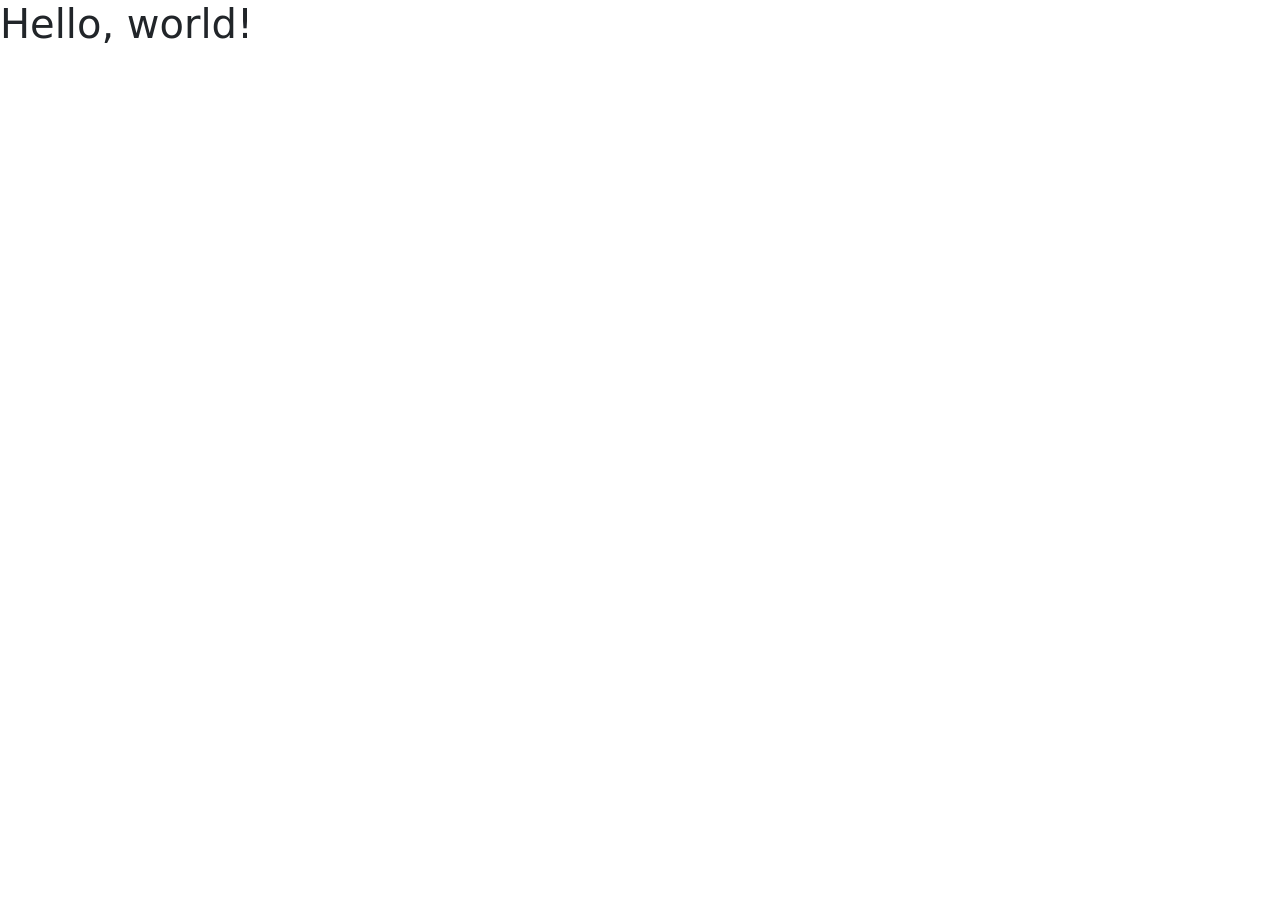
==== index.html @ 6a029774 "add favicon" ====
<!doctype html>
<html lang="pt">
    <head>
        <!-- Required meta tags -->
        <meta charset="utf-8">
        <meta name="viewport" content="width=device-width, initial-scale=1">

        <!-- Bootstrap CSS -->
        <link href="https://cdn.jsdelivr.net/npm/bootstrap@5.1.3/dist/css/bootstrap.min.css" rel="stylesheet" integrity="sha384-1BmE4kWBq78iYhFldvKuhfTAU6auU8tT94WrHftjDbrCEXSU1oBoqyl2QvZ6jIW3" crossorigin="anonymous">
        <title>Victtoria Martins - Psicóloga</title>
        <link rel="icon" type="image/png" href="./img/psico.png">
    </head>
    <body>
        <h1>Hello, world!</h1>

        <!-- Optional JavaScript; choose one of the two! -->

        <!-- Option 1: Bootstrap Bundle with Popper -->
        <script src="https://cdn.jsdelivr.net/npm/bootstrap@5.1.3/dist/js/bootstrap.bundle.min.js" integrity="sha384-ka7Sk0Gln4gmtz2MlQnikT1wXgYsOg+OMhuP+IlRH9sENBO0LRn5q+8nbTov4+1p" crossorigin="anonymous"></script>

        <!-- Option 2: Separate Popper and Bootstrap JS -->
        <!--
        <script src="https://cdn.jsdelivr.net/npm/@popperjs/core@2.10.2/dist/umd/popper.min.js" integrity="sha384-7+zCNj/IqJ95wo16oMtfsKbZ9ccEh31eOz1HGyDuCQ6wgnyJNSYdrPa03rtR1zdB" crossorigin="anonymous"></script>
        <script src="https://cdn.jsdelivr.net/npm/bootstrap@5.1.3/dist/js/bootstrap.min.js" integrity="sha384-QJHtvGhmr9XOIpI6YVutG+2QOK9T+ZnN4kzFN1RtK3zEFEIsxhlmWl5/YESvpZ13" crossorigin="anonymous"></script>
        -->
    </body>
</html>
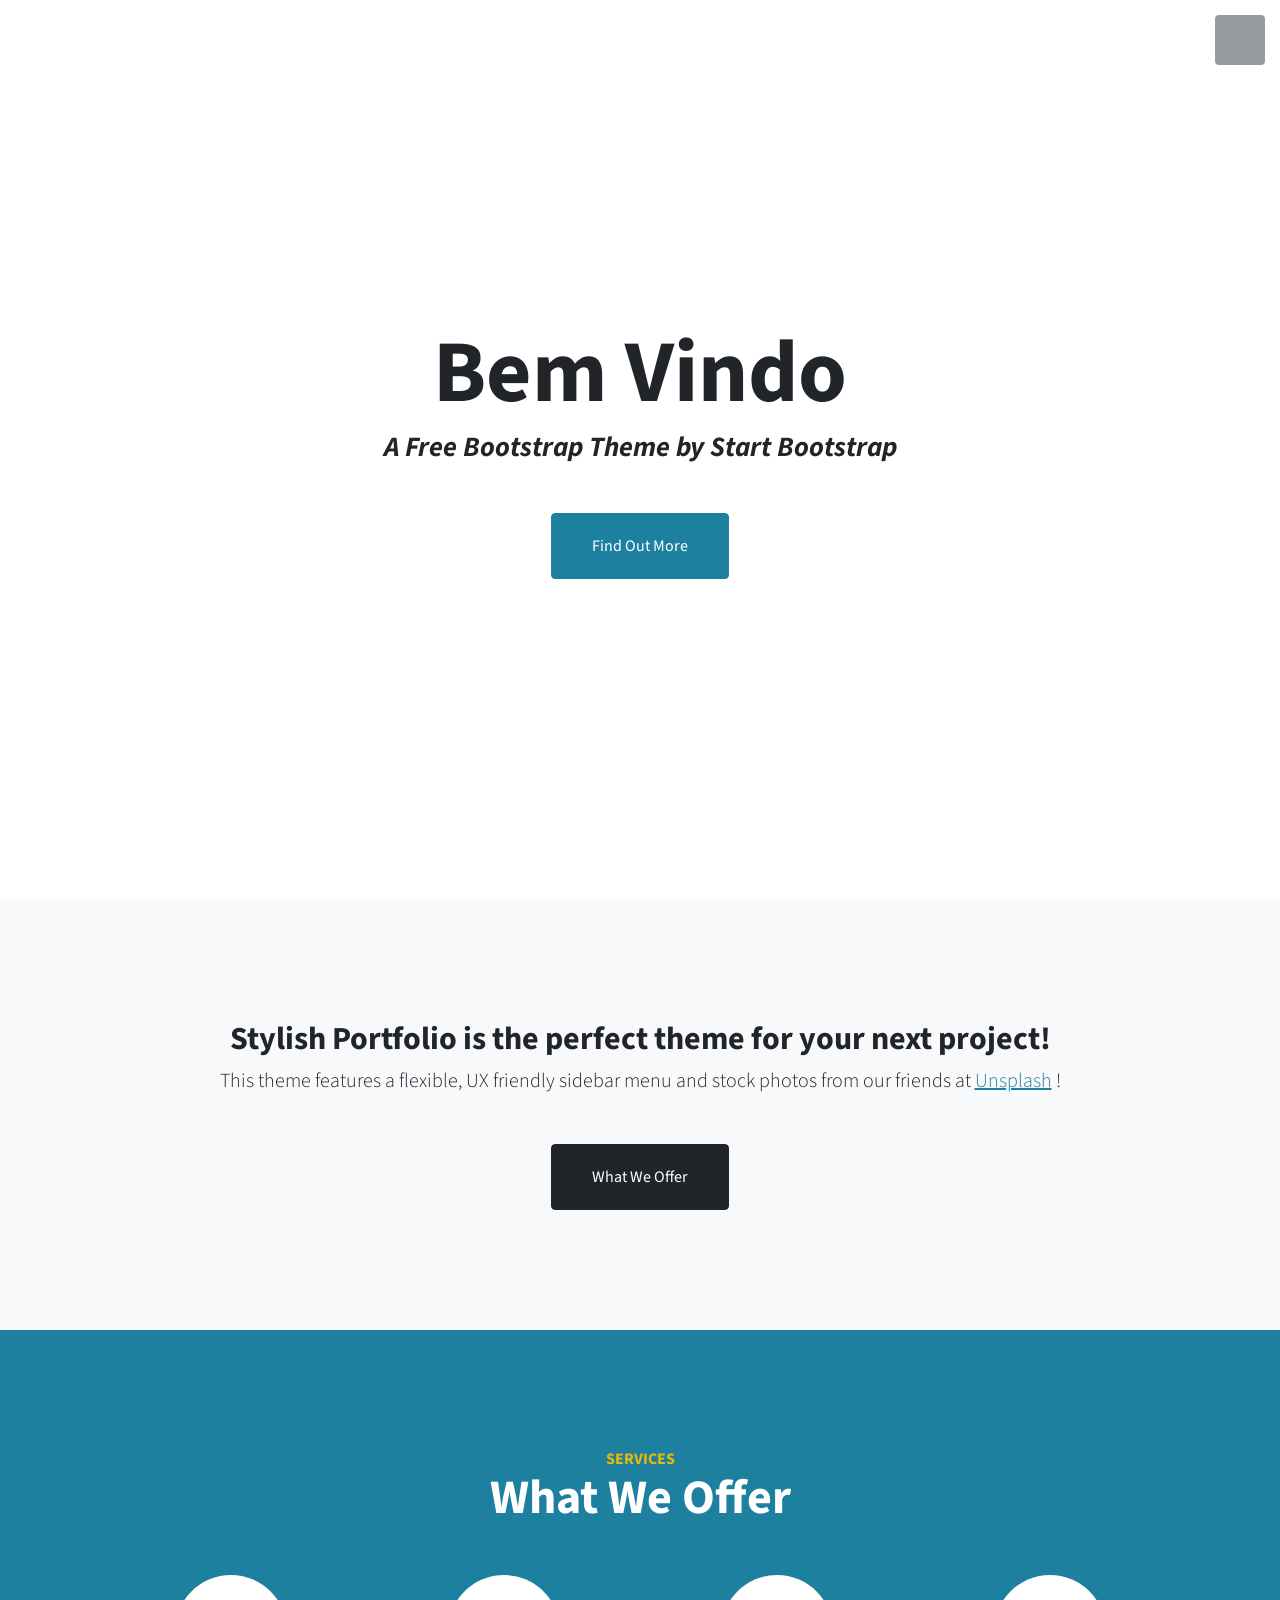
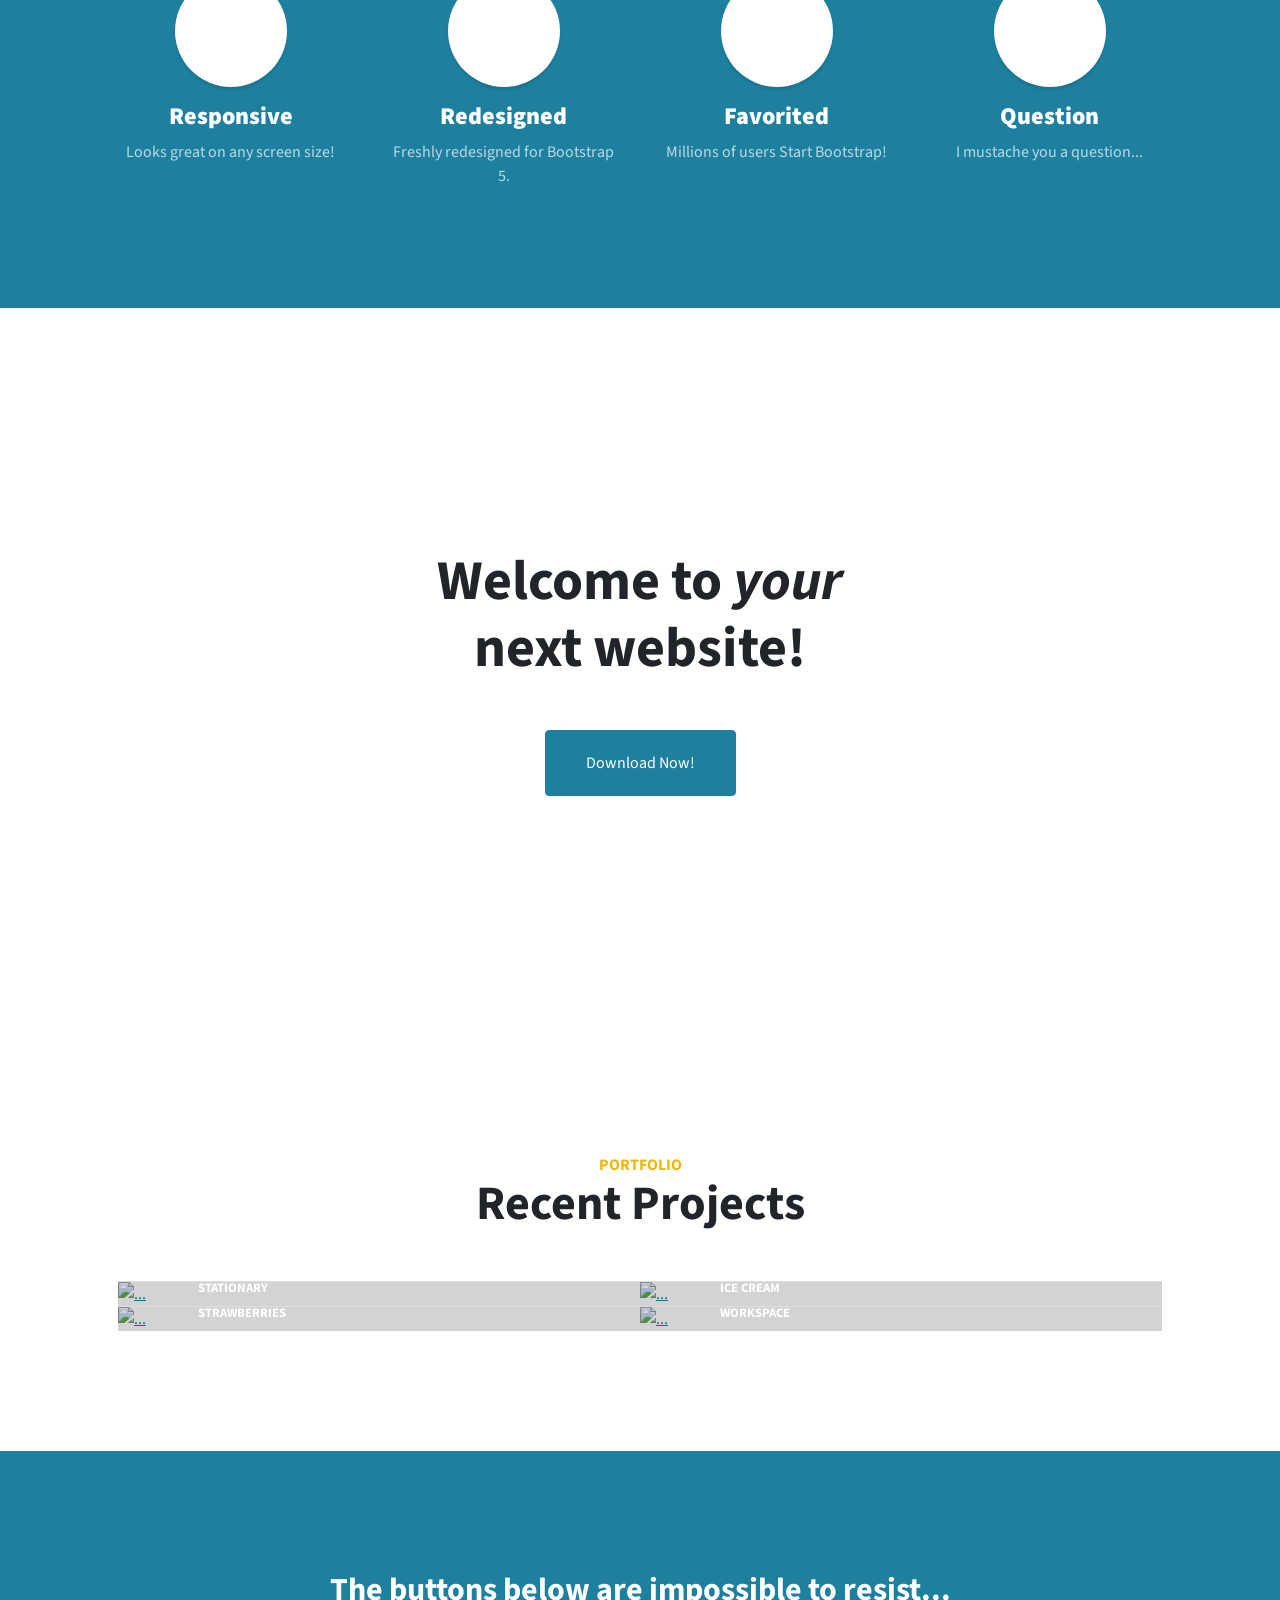
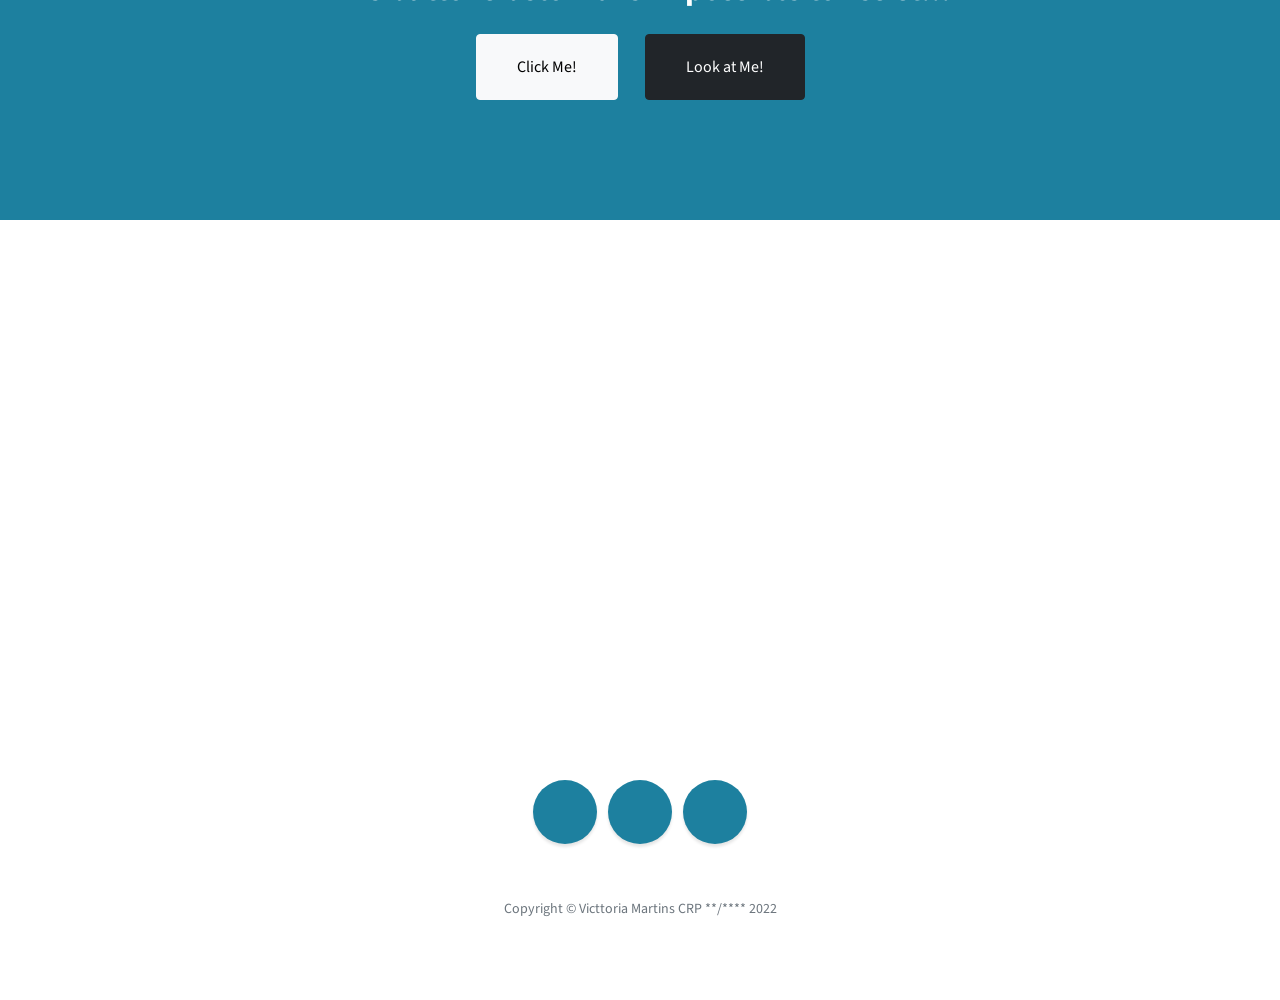
==== commit 850a186d: "install template home" ====
--- a/index.html
+++ b/index.html
@@ -9,12 +9,187 @@
         <link href="https://cdn.jsdelivr.net/npm/bootstrap@5.1.3/dist/css/bootstrap.min.css" rel="stylesheet" integrity="sha384-1BmE4kWBq78iYhFldvKuhfTAU6auU8tT94WrHftjDbrCEXSU1oBoqyl2QvZ6jIW3" crossorigin="anonymous">
         <title>Victtoria Martins - Psicóloga</title>
         <link rel="icon" type="image/png" href="./img/psico.png">
+        <script src="https://use.fontawesome.com/releases/v6.1.0/js/all.js" crossorigin="anonymous"></script>
+        <!-- Simple line icons-->
+        <link href="https://cdnjs.cloudflare.com/ajax/libs/simple-line-icons/2.5.5/css/simple-line-icons.min.css" rel="stylesheet" />
+        <!-- Google fonts-->
+        <link href="https://fonts.googleapis.com/css?family=Source+Sans+Pro:300,400,700,300italic,400italic,700italic" rel="stylesheet" type="text/css" />
+        <!-- Core theme CSS (includes Bootstrap)-->
+        <link href="css/styles.css" rel="stylesheet" />
     </head>
-    <body>
-        <h1>Hello, world!</h1>
-
+    <body id="page-top">
+        <!-- Navigation-->
+        <a class="menu-toggle rounded" href="#"><i class="fas fa-bars"></i></a>
+        <nav id="sidebar-wrapper">
+            <ul class="sidebar-nav">
+                <li class="sidebar-brand"><a href="#page-top">Victtoria Martins, psicóloga</a></li>
+                <li class="sidebar-nav-item"><a href="#page-top">Inicio</a></li>
+                <li class="sidebar-nav-item"><a href="#about">About</a></li>
+                <li class="sidebar-nav-item"><a href="#services">Services</a></li>
+                <li class="sidebar-nav-item"><a href="#portfolio">Portfolio</a></li>
+                <li class="sidebar-nav-item"><a href="#contact">Contato</a></li>
+            </ul>
+        </nav>
+        <!-- Header-->
+        <header class="masthead d-flex align-items-center">
+            <div class="container px-4 px-lg-5 text-center">
+                <h1 class="mb-1">Bem Vindo</h1>
+                <h3 class="mb-5"><em>A Free Bootstrap Theme by Start Bootstrap</em></h3>
+                <a class="btn btn-primary btn-xl" href="#about">Find Out More</a>
+            </div>
+        </header>
+        <!-- About-->
+        <section class="content-section bg-light" id="about">
+            <div class="container px-4 px-lg-5 text-center">
+                <div class="row gx-4 gx-lg-5 justify-content-center">
+                    <div class="col-lg-10">
+                        <h2>Stylish Portfolio is the perfect theme for your next project!</h2>
+                        <p class="lead mb-5">
+                            This theme features a flexible, UX friendly sidebar menu and stock photos from our friends at
+                            <a href="https://unsplash.com/">Unsplash</a>
+                            !
+                        </p>
+                        <a class="btn btn-dark btn-xl" href="#services">What We Offer</a>
+                    </div>
+                </div>
+            </div>
+        </section>
+        <!-- Services-->
+        <section class="content-section bg-primary text-white text-center" id="services">
+            <div class="container px-4 px-lg-5">
+                <div class="content-section-heading">
+                    <h3 class="text-secondary mb-0">Services</h3>
+                    <h2 class="mb-5">What We Offer</h2>
+                </div>
+                <div class="row gx-4 gx-lg-5">
+                    <div class="col-lg-3 col-md-6 mb-5 mb-lg-0">
+                        <span class="service-icon rounded-circle mx-auto mb-3"><i class="icon-screen-smartphone"></i></span>
+                        <h4><strong>Responsive</strong></h4>
+                        <p class="text-faded mb-0">Looks great on any screen size!</p>
+                    </div>
+                    <div class="col-lg-3 col-md-6 mb-5 mb-lg-0">
+                        <span class="service-icon rounded-circle mx-auto mb-3"><i class="icon-pencil"></i></span>
+                        <h4><strong>Redesigned</strong></h4>
+                        <p class="text-faded mb-0">Freshly redesigned for Bootstrap 5.</p>
+                    </div>
+                    <div class="col-lg-3 col-md-6 mb-5 mb-md-0">
+                        <span class="service-icon rounded-circle mx-auto mb-3"><i class="icon-like"></i></span>
+                        <h4><strong>Favorited</strong></h4>
+                        <p class="text-faded mb-0">
+                            Millions of users
+                            <i class="fas fa-heart"></i>
+                            Start Bootstrap!
+                        </p>
+                    </div>
+                    <div class="col-lg-3 col-md-6">
+                        <span class="service-icon rounded-circle mx-auto mb-3"><i class="icon-mustache"></i></span>
+                        <h4><strong>Question</strong></h4>
+                        <p class="text-faded mb-0">I mustache you a question...</p>
+                    </div>
+                </div>
+            </div>
+        </section>
+        <!-- Callout-->
+        <section class="callout">
+            <div class="container px-4 px-lg-5 text-center">
+                <h2 class="mx-auto mb-5">
+                    Welcome to
+                    <em>your</em>
+                    next website!
+                </h2>
+                <a class="btn btn-primary btn-xl" href="https://startbootstrap.com/theme/stylish-portfolio/">Download Now!</a>
+            </div>
+        </section>
+        <!-- Portfolio-->
+        <section class="content-section" id="portfolio">
+            <div class="container px-4 px-lg-5">
+                <div class="content-section-heading text-center">
+                    <h3 class="text-secondary mb-0">Portfolio</h3>
+                    <h2 class="mb-5">Recent Projects</h2>
+                </div>
+                <div class="row gx-0">
+                    <div class="col-lg-6">
+                        <a class="portfolio-item" href="#!">
+                            <div class="caption">
+                                <div class="caption-content">
+                                    <div class="h2">Stationary</div>
+                                    <p class="mb-0">A yellow pencil with envelopes on a clean, blue backdrop!</p>
+                                </div>
+                            </div>
+                            <img class="img-fluid" src="img/portfolio-1.jpg" alt="..." />
+                        </a>
+                    </div>
+                    <div class="col-lg-6">
+                        <a class="portfolio-item" href="#!">
+                            <div class="caption">
+                                <div class="caption-content">
+                                    <div class="h2">Ice Cream</div>
+                                    <p class="mb-0">A dark blue background with a colored pencil, a clip, and a tiny ice cream cone!</p>
+                                </div>
+                            </div>
+                            <img class="img-fluid" src="img/portfolio-2.jpg" alt="..." />
+                        </a>
+                    </div>
+                    <div class="col-lg-6">
+                        <a class="portfolio-item" href="#!">
+                            <div class="caption">
+                                <div class="caption-content">
+                                    <div class="h2">Strawberries</div>
+                                    <p class="mb-0">Strawberries are such a tasty snack, especially with a little sugar on top!</p>
+                                </div>
+                            </div>
+                            <img class="img-fluid" src="img/portfolio-3.jpg" alt="..." />
+                        </a>
+                    </div>
+                    <div class="col-lg-6">
+                        <a class="portfolio-item" href="#!">
+                            <div class="caption">
+                                <div class="caption-content">
+                                    <div class="h2">Workspace</div>
+                                    <p class="mb-0">A yellow workspace with some scissors, pencils, and other objects.</p>
+                                </div>
+                            </div>
+                            <img class="img-fluid" src="img/portfolio-4.jpg" alt="..." />
+                        </a>
+                    </div>
+                </div>
+            </div>
+        </section>
+        <!-- Call to Action-->
+        <section class="content-section bg-primary text-white">
+            <div class="container px-4 px-lg-5 text-center">
+                <h2 class="mb-4">The buttons below are impossible to resist...</h2>
+                <a class="btn btn-xl btn-light me-4" href="#!">Click Me!</a>
+                <a class="btn btn-xl btn-dark" href="#!">Look at Me!</a>
+            </div>
+        </section>
+        <!-- Map-->
+        <div class="map" id="contact">
+            <iframe src="https://www.google.com/maps/embed?pb=!1m18!1m12!1m3!1d125632.6745460391!2d-48.417274370221364!3d-10.259883275138547!2m3!1f0!2f0!3f0!3m2!1i1024!2i768!4f13.1!3m3!1m2!1s0x933b3439911f1257%3A0x93b8070d05c818f!2sPalmas%2C%20TO!5e0!3m2!1spt-BR!2sbr!4v1649476868357!5m2!1spt-BR!2sbr" width="600" height="300" style="border:0;" allowfullscreen="" loading="lazy" referrerpolicy="no-referrer-when-downgrade"></iframe>
+            <br />
+            <small><a href="https://www.google.com/maps/place/Palmas,+TO/@-10.2598833,-48.4172744,12z/data=!3m1!4b1!4m5!3m4!1s0x933b3439911f1257:0x93b8070d05c818f!8m2!3d-10.249091!4d-48.3242858"></a></small>
+        </div>
+        <!-- Footer-->
+        <footer class="footer text-center">
+            <div class="container px-4 px-lg-5">
+                <ul class="list-inline mb-5">
+                    <li class="list-inline-item">
+                        <a class="social-link rounded-circle text-white mr-3" href="https://www.instagram.com/psivicttoriamartins/"><i class="icon-social-instagram"></i></a>
+                    </li>
+                    <li class="list-inline-item">
+                        <a class="social-link rounded-circle text-white mr-3" href="https://www.google.com/maps/place/Palmas,+TO/@-10.2598833,-48.4172744,12z/data=!3m1!4b1!4m5!3m4!1s0x933b3439911f1257:0x93b8070d05c818f!8m2!3d-10.249091!4d-48.3242858"><i class="icon-map"></i></a>
+                    </li>
+                    <li class="list-inline-item">
+                        <a class="social-link rounded-circle text-white" href="http://crp23.org.br/"><i class="icon-info"></i></a>
+                    </li>
+                </ul>
+                <p class="text-muted small mb-0">Copyright &copy; Victtoria Martins CRP **/**** 2022</p>
+            </div>
+        </footer>
+        <!-- Scroll to Top Button-->
+        <a class="scroll-to-top rounded" href="#page-top"><i class="fas fa-angle-up"></i></a>
         <!-- Optional JavaScript; choose one of the two! -->
-
+        <script src="js/scripts.js"></script>
         <!-- Option 1: Bootstrap Bundle with Popper -->
         <script src="https://cdn.jsdelivr.net/npm/bootstrap@5.1.3/dist/js/bootstrap.bundle.min.js" integrity="sha384-ka7Sk0Gln4gmtz2MlQnikT1wXgYsOg+OMhuP+IlRH9sENBO0LRn5q+8nbTov4+1p" crossorigin="anonymous"></script>
 
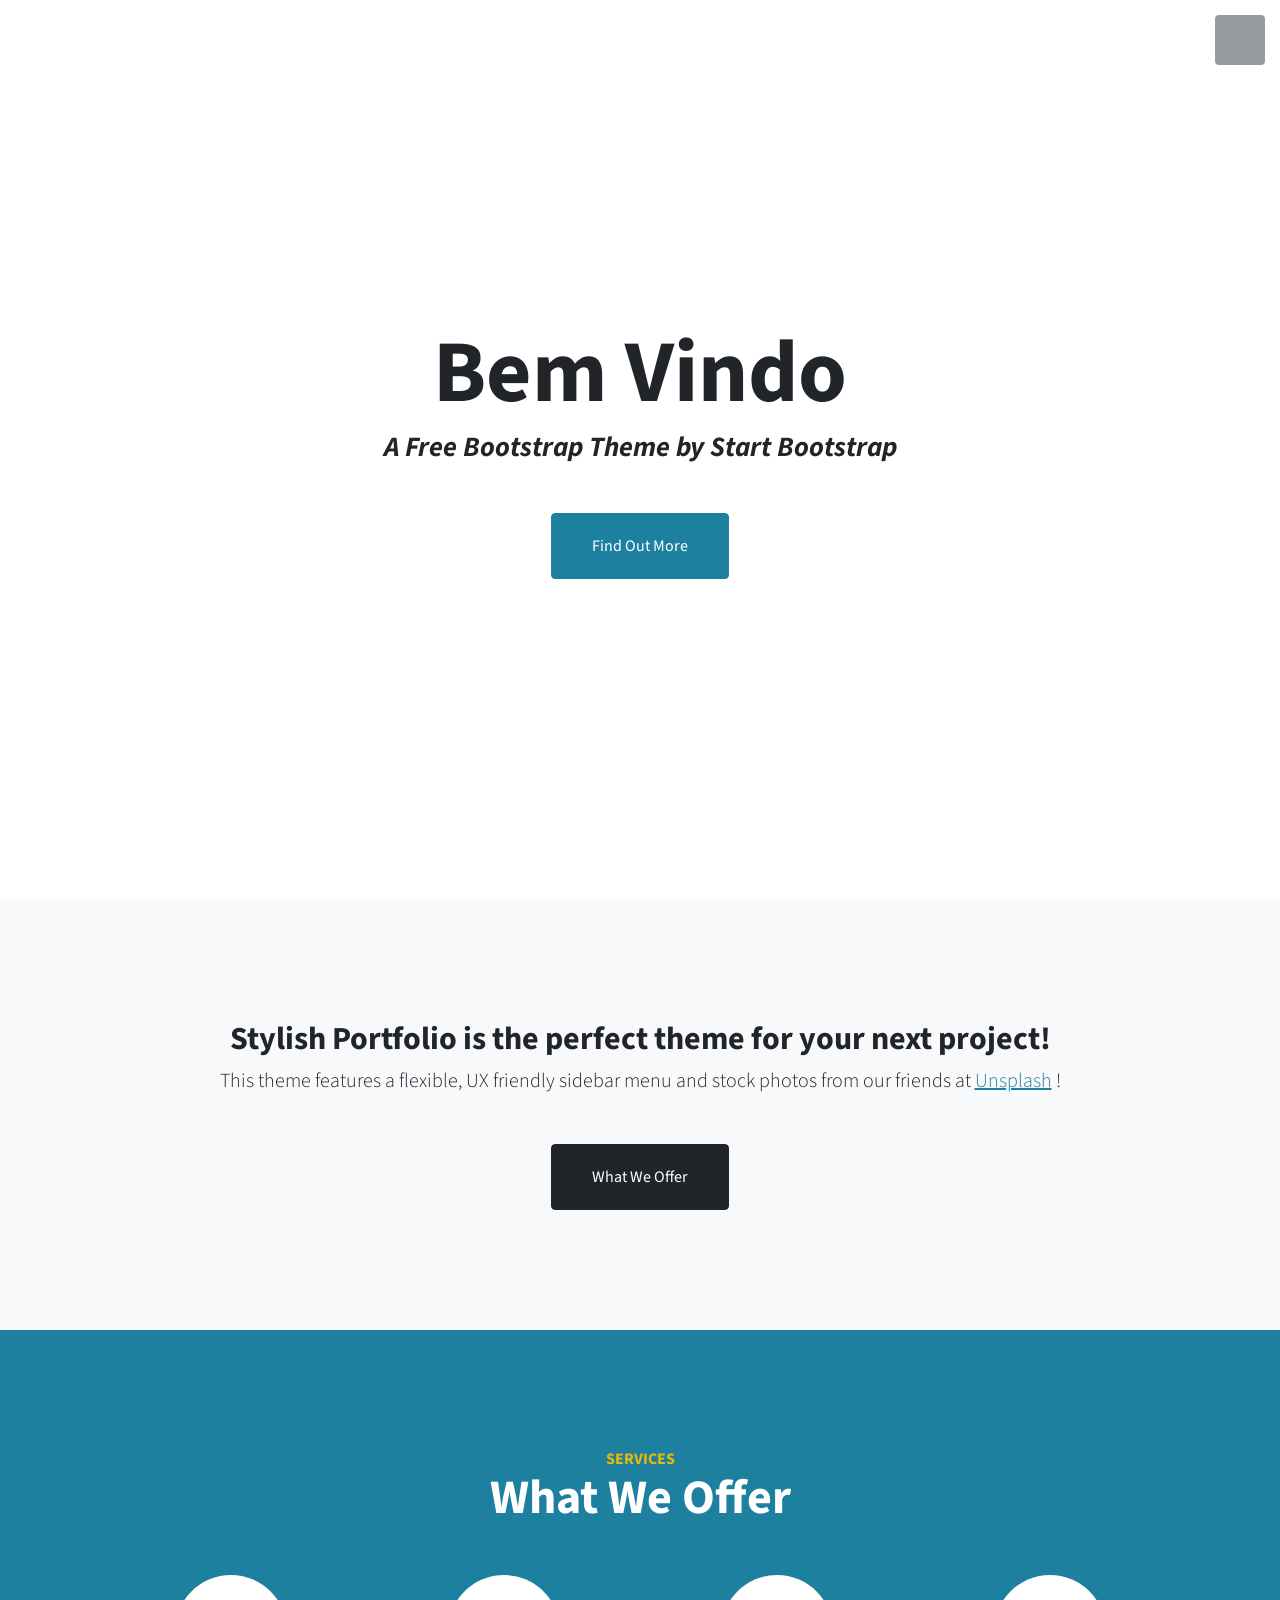
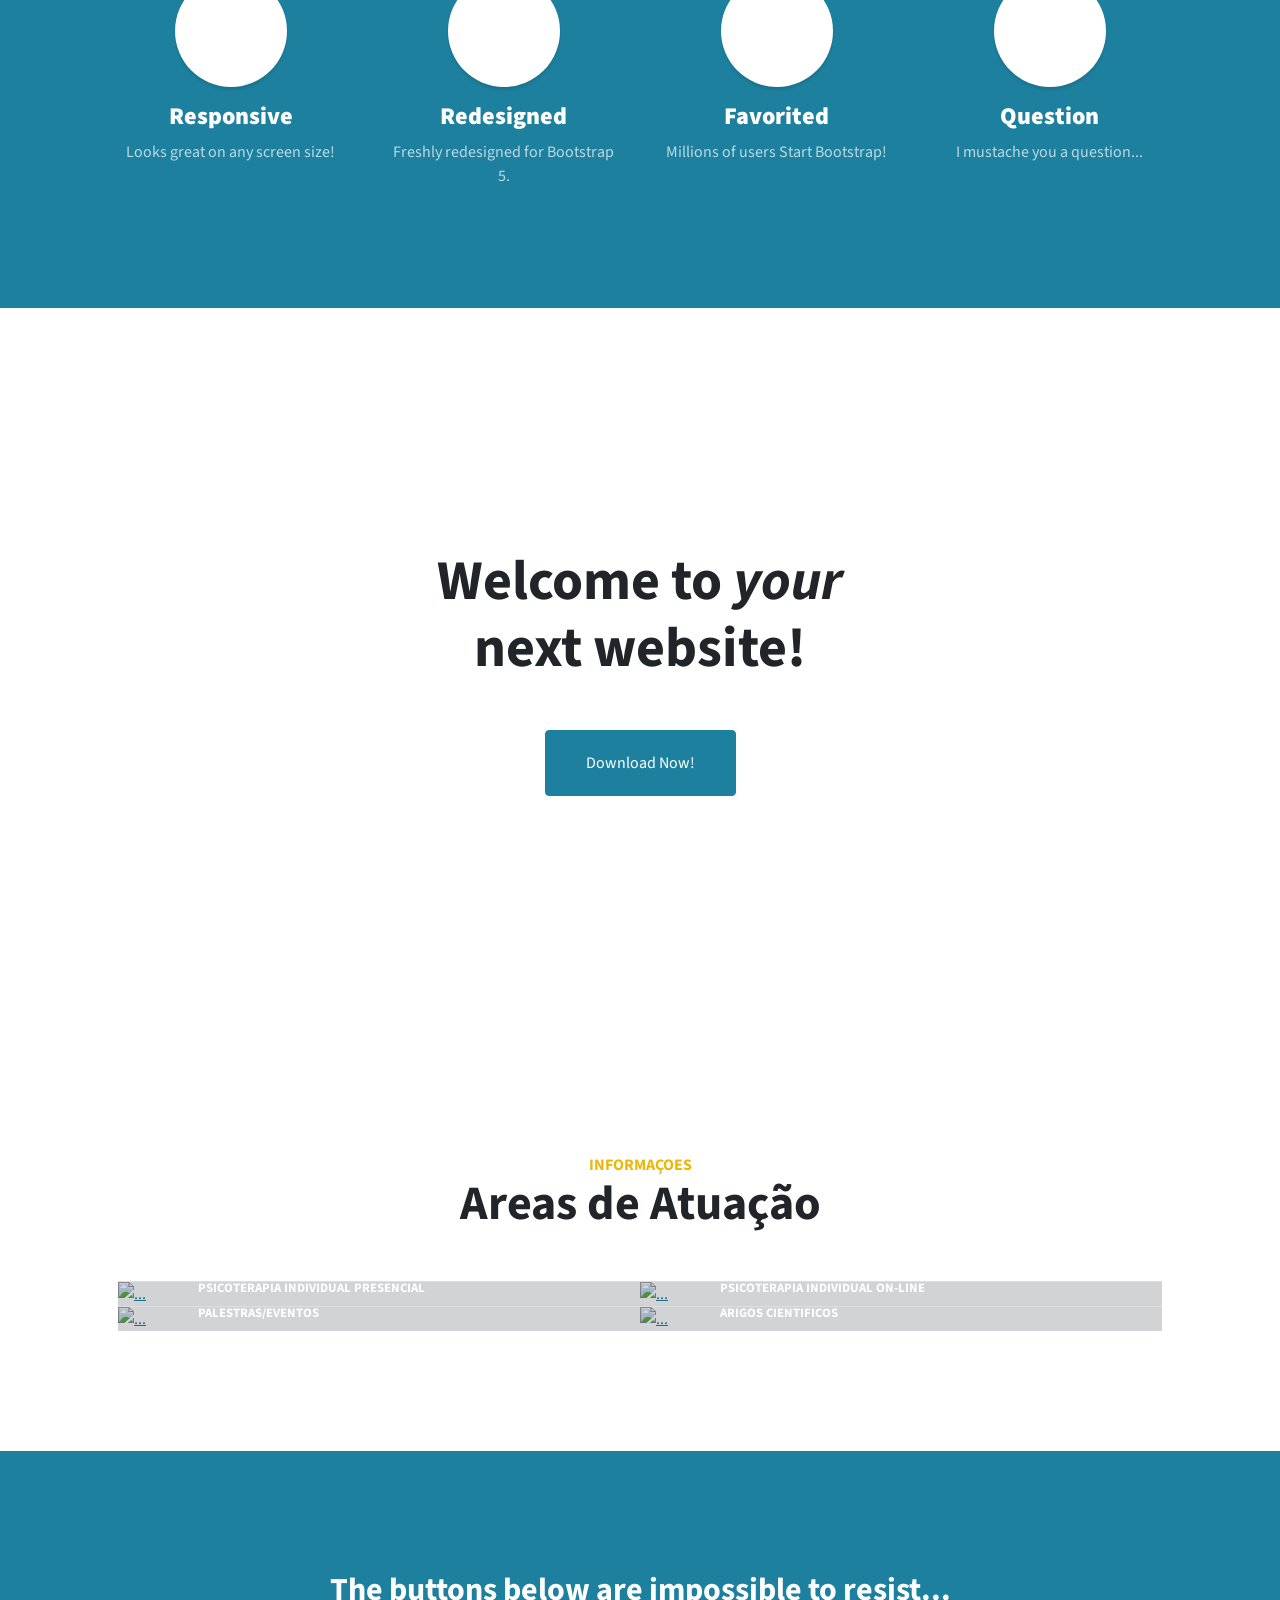
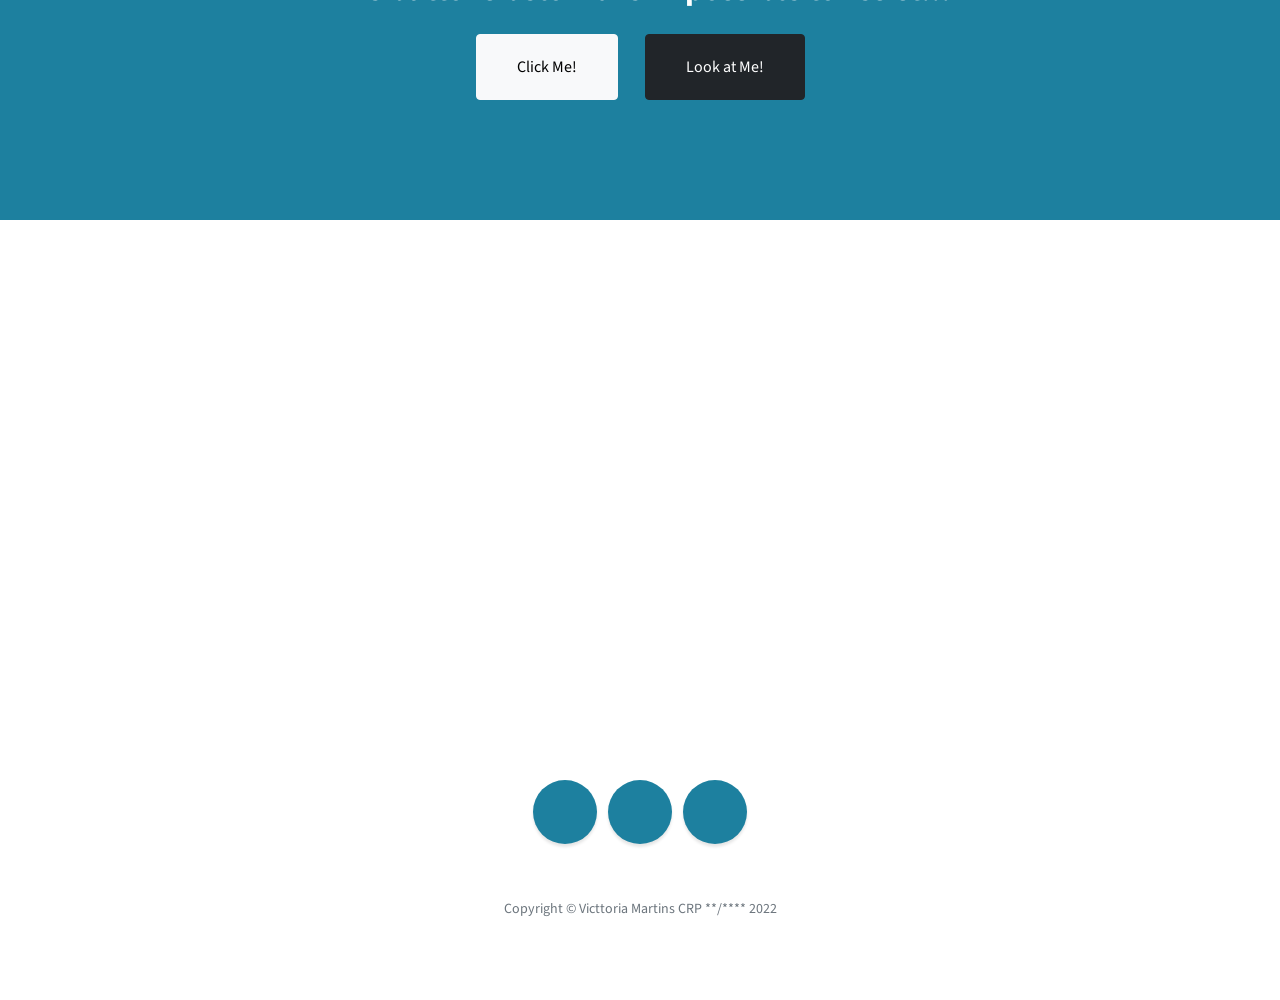
==== commit c3977c26: "atualizacao termos" ====
--- a/index.html
+++ b/index.html
@@ -104,15 +104,15 @@
         <section class="content-section" id="portfolio">
             <div class="container px-4 px-lg-5">
                 <div class="content-section-heading text-center">
-                    <h3 class="text-secondary mb-0">Portfolio</h3>
-                    <h2 class="mb-5">Recent Projects</h2>
+                    <h3 class="text-secondary mb-0">Informaçoes</h3>
+                    <h2 class="mb-5">Areas de Atuação</h2>
                 </div>
                 <div class="row gx-0">
                     <div class="col-lg-6">
                         <a class="portfolio-item" href="#!">
                             <div class="caption">
                                 <div class="caption-content">
-                                    <div class="h2">Stationary</div>
+                                    <div class="h2">Psicoterapia Individual Presencial</div>
                                     <p class="mb-0">A yellow pencil with envelopes on a clean, blue backdrop!</p>
                                 </div>
                             </div>
@@ -123,7 +123,7 @@
                         <a class="portfolio-item" href="#!">
                             <div class="caption">
                                 <div class="caption-content">
-                                    <div class="h2">Ice Cream</div>
+                                    <div class="h2">Psicoterapia Individual On-line</div>
                                     <p class="mb-0">A dark blue background with a colored pencil, a clip, and a tiny ice cream cone!</p>
                                 </div>
                             </div>
@@ -134,7 +134,7 @@
                         <a class="portfolio-item" href="#!">
                             <div class="caption">
                                 <div class="caption-content">
-                                    <div class="h2">Strawberries</div>
+                                    <div class="h2">Palestras/Eventos</div>
                                     <p class="mb-0">Strawberries are such a tasty snack, especially with a little sugar on top!</p>
                                 </div>
                             </div>
@@ -145,7 +145,7 @@
                         <a class="portfolio-item" href="#!">
                             <div class="caption">
                                 <div class="caption-content">
-                                    <div class="h2">Workspace</div>
+                                    <div class="h2">Arigos Cientificos</div>
                                     <p class="mb-0">A yellow workspace with some scissors, pencils, and other objects.</p>
                                 </div>
                             </div>
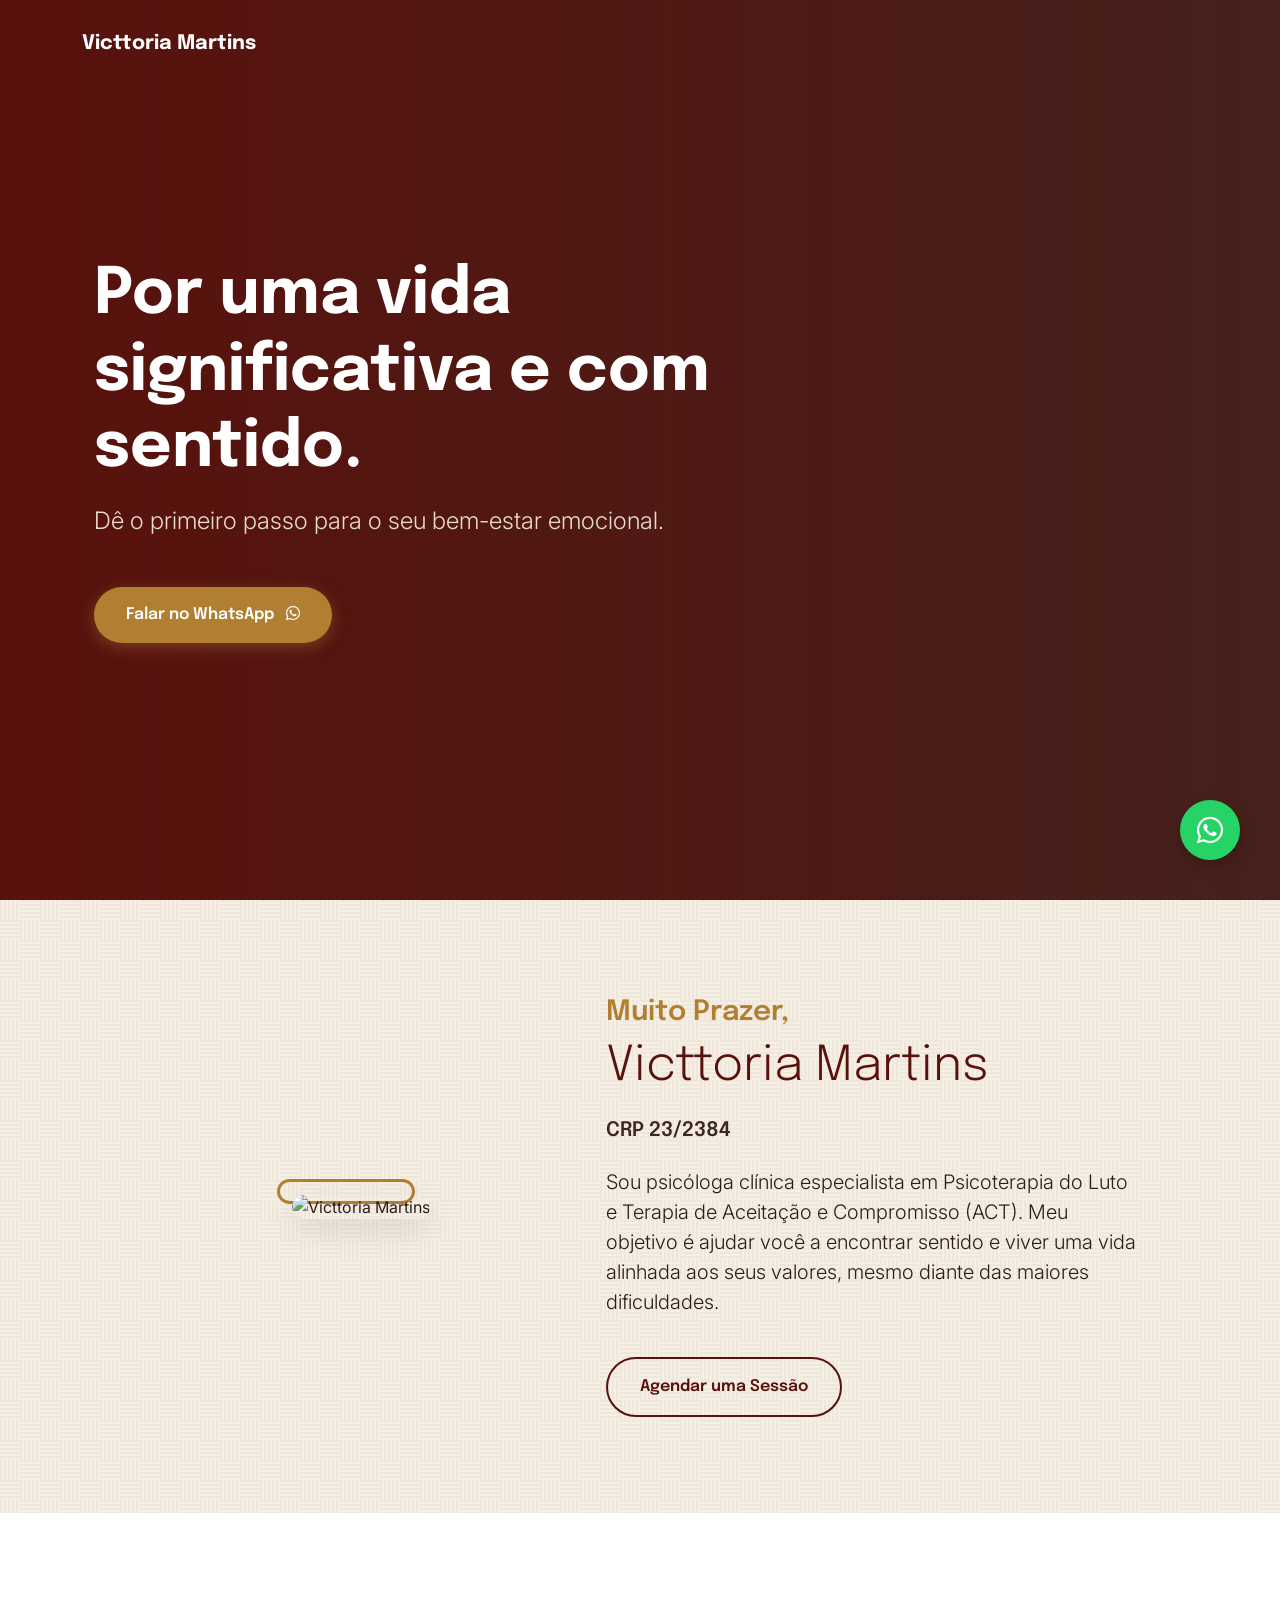
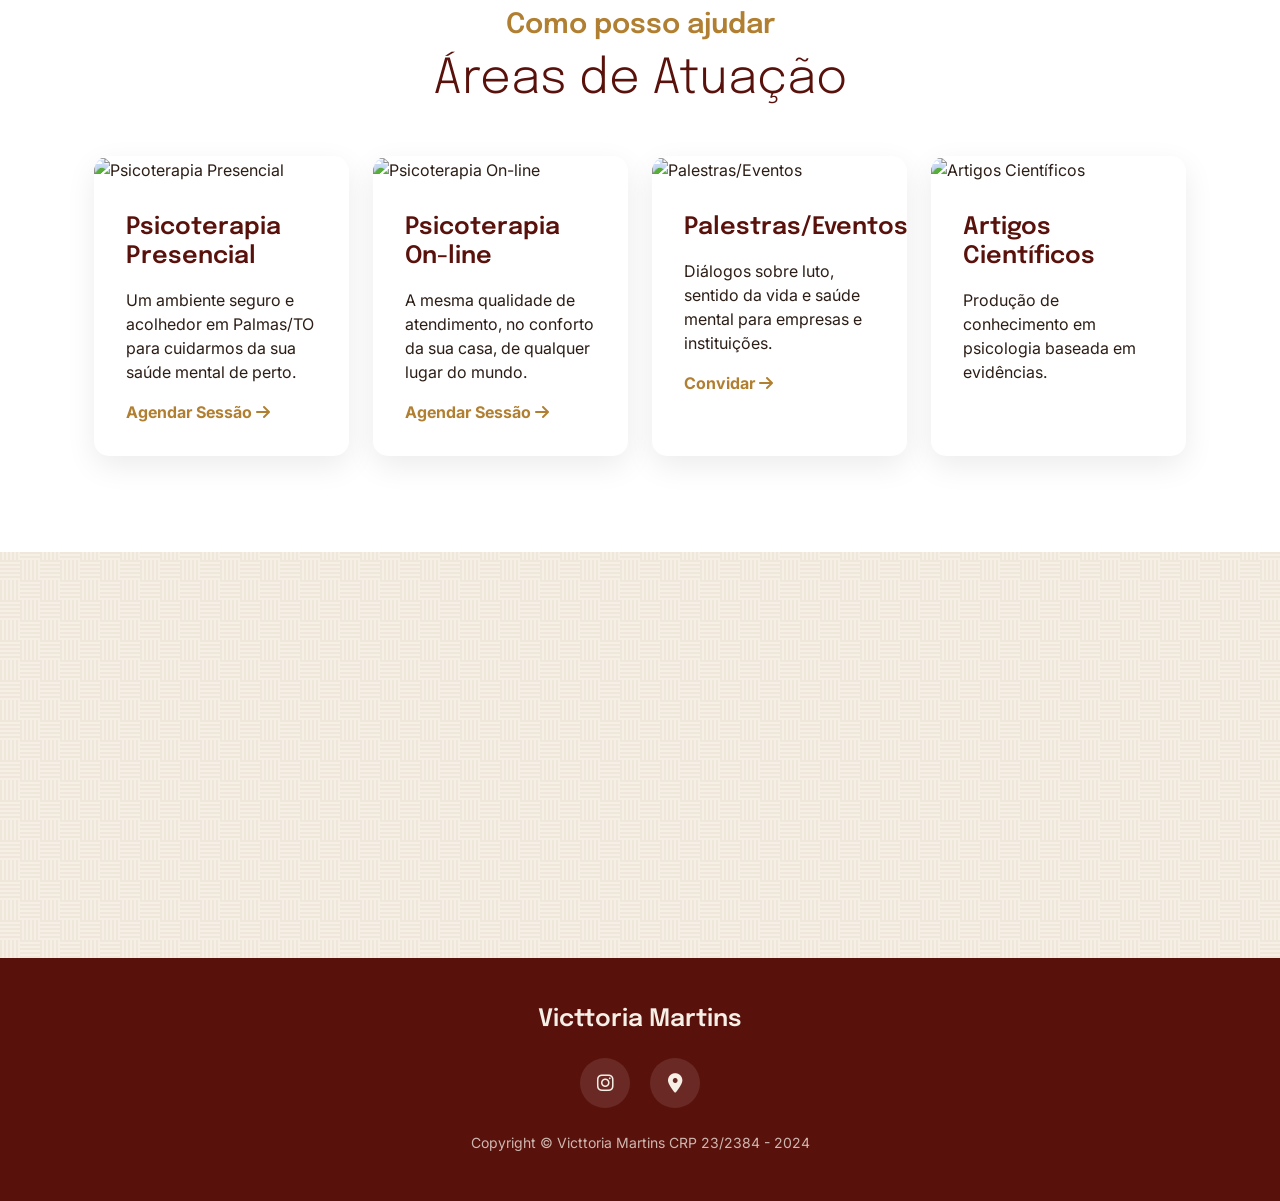
==== commit 796e671f: "feat: Add configuration panel and JSON data for Victtoria Martins' services and profile" ====
--- a/index.html
+++ b/index.html
@@ -1,202 +1,198 @@
 <!doctype html>
-<html lang="pt">
-    <head>
-        <!-- Required meta tags -->
-        <meta charset="utf-8">
-        <meta name="viewport" content="width=device-width, initial-scale=1">
+<html lang="pt-BR">
+<head>
+    <meta charset="utf-8">
+    <meta name="viewport" content="width=device-width, initial-scale=1">
+    
+    <!-- SEO Meta Tags -->
+    <title>Victtoria Martins | Psicóloga - Psicoterapia do Luto e ACT</title>
+    <meta name="description" content="Psicóloga Clínica (CRP 23/2384) especialista em Psicoterapia do Luto e Terapia de Aceitação e Compromisso (ACT). Atendimento online e presencial.">
+    <meta name="keywords" content="Psicóloga, Psicoterapia, Luto, ACT, Terapia Online, Palmas TO">
+    
+    <!-- Open Graph (WhatsApp/Social Media) -->
+    <meta property="og:title" content="Victtoria Martins | Psicóloga Clínica">
+    <meta property="og:description" content="Por uma vida significativa e com sentido. Agende sua sessão.">
+    <meta property="og:image" content="https://images.unsplash.com/photo-1573496359142-b8d87734a5a2?ixlib=rb-1.2.1&auto=format&fit=crop&w=600&q=80">
+    <meta property="og:url" content="https://psivicttoriamartins.com.br/">
+    
+    <!-- Bootstrap CSS -->
+    <link href="https://cdn.jsdelivr.net/npm/bootstrap@5.1.3/dist/css/bootstrap.min.css" rel="stylesheet">
+    <!-- FontAwesome & Icons -->
+    <link rel="stylesheet" href="https://cdnjs.cloudflare.com/ajax/libs/font-awesome/6.1.0/css/all.min.css">
+    
+    <!-- Custom CSS (Premium Styles) -->
+    <link href="css/custom.css" rel="stylesheet" />
+    
+    <link rel="icon" type="image/png" href="./img/psico.png">
+</head>
+<body class="texture-bg" id="page-top">
 
-        <!-- Bootstrap CSS -->
-        <link href="https://cdn.jsdelivr.net/npm/bootstrap@5.1.3/dist/css/bootstrap.min.css" rel="stylesheet" integrity="sha384-1BmE4kWBq78iYhFldvKuhfTAU6auU8tT94WrHftjDbrCEXSU1oBoqyl2QvZ6jIW3" crossorigin="anonymous">
-        <title>Victtoria Martins - Psicóloga</title>
-        <link rel="icon" type="image/png" href="./img/psico.png">
-        <script src="https://use.fontawesome.com/releases/v6.1.0/js/all.js" crossorigin="anonymous"></script>
-        <!-- Simple line icons-->
-        <link href="https://cdnjs.cloudflare.com/ajax/libs/simple-line-icons/2.5.5/css/simple-line-icons.min.css" rel="stylesheet" />
-        <!-- Google fonts-->
-        <link href="https://fonts.googleapis.com/css?family=Source+Sans+Pro:300,400,700,300italic,400italic,700italic" rel="stylesheet" type="text/css" />
-        <!-- Core theme CSS (includes Bootstrap)-->
-        <link href="css/styles.css" rel="stylesheet" />
-    </head>
-    <body id="page-top">
-        <!-- Navigation-->
-        <a class="menu-toggle rounded" href="#"><i class="fas fa-bars"></i></a>
-        <nav id="sidebar-wrapper">
-            <ul class="sidebar-nav">
-                <li class="sidebar-brand"><a href="#page-top">Victtoria Martins, psicóloga</a></li>
-                <li class="sidebar-nav-item"><a href="#page-top">Inicio</a></li>
-                <li class="sidebar-nav-item"><a href="#about">About</a></li>
-                <li class="sidebar-nav-item"><a href="#services">Services</a></li>
-                <li class="sidebar-nav-item"><a href="#portfolio">Portfolio</a></li>
-                <li class="sidebar-nav-item"><a href="#contact">Contato</a></li>
-            </ul>
-        </nav>
-        <!-- Header-->
-        <header class="masthead d-flex align-items-center">
-            <div class="container px-4 px-lg-5 text-center">
-                <h1 class="mb-1">Bem Vindo</h1>
-                <h3 class="mb-5"><em>A Free Bootstrap Theme by Start Bootstrap</em></h3>
-                <a class="btn btn-primary btn-xl" href="#about">Find Out More</a>
+    <!-- Navbar / Header Simples -->
+    <nav class="navbar navbar-expand-lg navbar-light bg-transparent pt-4 pb-4 position-absolute w-100" style="z-index: 10;">
+        <div class="container">
+            <a class="navbar-brand text-white fw-bold" style="font-family: 'Epilogue', sans-serif;" href="#page-top" id="conf_nome">Carregando...</a>
+        </div>
+    </nav>
+
+    <!-- Hero Section -->
+    <header class="masthead-custom" id="img_hero_bg">
+        <div class="container masthead-content text-white px-4">
+            <div class="row align-items-center">
+                <div class="col-lg-7 text-center text-lg-start mb-5 mb-lg-0 fade-in-section">
+                    <h1 class="display-3 fw-bold mb-3" id="conf_slogan">Carregando slogan...</h1>
+                    <p class="lead mb-5 fs-4" style="color: var(--color-beige-dark);">Dê o primeiro passo para o seu bem-estar emocional.</p>
+                    <a class="btn btn-premium btn-agendar" href="#">Falar no WhatsApp <i class="fa-brands fa-whatsapp ms-2"></i></a>
+                </div>
             </div>
-        </header>
-        <!-- About-->
-        <section class="content-section bg-light" id="about">
-            <div class="container px-4 px-lg-5 text-center">
-                <div class="row gx-4 gx-lg-5 justify-content-center">
-                    <div class="col-lg-10">
-                        <h2>Stylish Portfolio is the perfect theme for your next project!</h2>
-                        <p class="lead mb-5">
-                            This theme features a flexible, UX friendly sidebar menu and stock photos from our friends at
-                            <a href="https://unsplash.com/">Unsplash</a>
-                            !
-                        </p>
-                        <a class="btn btn-dark btn-xl" href="#services">What We Offer</a>
+        </div>
+    </header>
+
+    <!-- Sobre Mim Section -->
+    <section class="py-5 my-5 fade-in-section" id="sobre">
+        <div class="container px-4">
+            <div class="row align-items-center justify-content-center">
+                <div class="col-lg-5 text-center mb-5 mb-lg-0">
+                    <div class="profile-img-container">
+                        <img id="img_perfil" src="" alt="Victtoria Martins" class="img-fluid profile-img" style="max-width: 350px;">
                     </div>
                 </div>
-            </div>
-        </section>
-        <!-- Services-->
-        <section class="content-section bg-primary text-white text-center" id="services">
-            <div class="container px-4 px-lg-5">
-                <div class="content-section-heading">
-                    <h3 class="text-secondary mb-0">Services</h3>
-                    <h2 class="mb-5">What We Offer</h2>
-                </div>
-                <div class="row gx-4 gx-lg-5">
-                    <div class="col-lg-3 col-md-6 mb-5 mb-lg-0">
-                        <span class="service-icon rounded-circle mx-auto mb-3"><i class="icon-screen-smartphone"></i></span>
-                        <h4><strong>Responsive</strong></h4>
-                        <p class="text-faded mb-0">Looks great on any screen size!</p>
-                    </div>
-                    <div class="col-lg-3 col-md-6 mb-5 mb-lg-0">
-                        <span class="service-icon rounded-circle mx-auto mb-3"><i class="icon-pencil"></i></span>
-                        <h4><strong>Redesigned</strong></h4>
-                        <p class="text-faded mb-0">Freshly redesigned for Bootstrap 5.</p>
-                    </div>
-                    <div class="col-lg-3 col-md-6 mb-5 mb-md-0">
-                        <span class="service-icon rounded-circle mx-auto mb-3"><i class="icon-like"></i></span>
-                        <h4><strong>Favorited</strong></h4>
-                        <p class="text-faded mb-0">
-                            Millions of users
-                            <i class="fas fa-heart"></i>
-                            Start Bootstrap!
-                        </p>
-                    </div>
-                    <div class="col-lg-3 col-md-6">
-                        <span class="service-icon rounded-circle mx-auto mb-3"><i class="icon-mustache"></i></span>
-                        <h4><strong>Question</strong></h4>
-                        <p class="text-faded mb-0">I mustache you a question...</p>
-                    </div>
+                <div class="col-lg-6">
+                    <h3 class="text-mustard mb-2">Muito Prazer,</h3>
+                    <h2 class="display-5 text-wine mb-4">Victtoria Martins</h2>
+                    <h5 class="text-brown mb-4" id="conf_crp">Carregando CRP...</h5>
+                    <p class="lead fs-5" id="conf_sobre">Carregando sobre mim...</p>
+                    <a class="btn btn-outline-premium mt-4 btn-agendar" href="#">Agendar uma Sessão</a>
                 </div>
             </div>
-        </section>
-        <!-- Callout-->
-        <section class="callout">
-            <div class="container px-4 px-lg-5 text-center">
-                <h2 class="mx-auto mb-5">
-                    Welcome to
-                    <em>your</em>
-                    next website!
-                </h2>
-                <a class="btn btn-primary btn-xl" href="https://startbootstrap.com/theme/stylish-portfolio/">Download Now!</a>
+        </div>
+    </section>
+
+    <!-- Serviços / Áreas de Atuação -->
+    <section class="py-5 bg-white fade-in-section" id="servicos">
+        <div class="container px-4 py-5">
+            <div class="text-center mb-5">
+                <h3 class="text-mustard mb-2">Como posso ajudar</h3>
+                <h2 class="display-5 text-wine">Áreas de Atuação</h2>
             </div>
-        </section>
-        <!-- Portfolio-->
-        <section class="content-section" id="portfolio">
-            <div class="container px-4 px-lg-5">
-                <div class="content-section-heading text-center">
-                    <h3 class="text-secondary mb-0">Informaçoes</h3>
-                    <h2 class="mb-5">Areas de Atuação</h2>
-                </div>
-                <div class="row gx-0">
-                    <div class="col-lg-6">
-                        <a class="portfolio-item" href="#!">
-                            <div class="caption">
-                                <div class="caption-content">
-                                    <div class="h2">Psicoterapia Individual Presencial</div>
-                                    <p class="mb-0">A yellow pencil with envelopes on a clean, blue backdrop!</p>
+            
+            <div class="row g-4" id="servicos-container">
+                <!-- Serviços gerados dinamicamente via JS -->
+            </div>
+        </div>
+    </section>
+
+    <!-- Mapa e Localização -->
+    <section class="fade-in-section" id="contato">
+        <!-- Substituindo o iframe com um filtro para dar um ar mais elegante -->
+        <div class="map" style="filter: grayscale(40%) contrast(1.1) opacity(0.9);">
+            <iframe src="https://www.google.com/maps/embed?pb=!1m18!1m12!1m3!1d125632.6745460391!2d-48.417274370221364!3d-10.259883275138547!2m3!1f0!2f0!3f0!3m2!1i1024!2i768!4f13.1!3m3!1m2!1s0x933b3439911f1257%3A0x93b8070d05c818f!2sPalmas%2C%20TO!5e0!3m2!1spt-BR!2sbr!4v1649476868357!5m2!1spt-BR!2sbr" width="100%" height="400" style="border:0;" allowfullscreen="" loading="lazy" referrerpolicy="no-referrer-when-downgrade"></iframe>
+        </div>
+    </section>
+
+    <!-- Footer -->
+    <footer class="py-5 text-center">
+        <div class="container px-4">
+            <h4 class="mb-4 font-weight-bold">Victtoria Martins</h4>
+            <div class="footer-social mb-4">
+                <a id="link_instagram" class="social-link mx-2" href="#" target="_blank"><i class="fa-brands fa-instagram"></i></a>
+                <a id="link_mapa" class="social-link mx-2" href="#" target="_blank"><i class="fa-solid fa-location-dot"></i></a>
+            </div>
+            <p class="small mb-0 opacity-75">Copyright &copy; Victtoria Martins CRP 23/2384 - 2024</p>
+        </div>
+    </footer>
+
+    <!-- Float WhatsApp Button -->
+    <a href="#" class="float-whatsapp" id="float-whatsapp" target="_blank">
+        <i class="fa-brands fa-whatsapp"></i>
+    </a>
+
+    <!-- Scripts (Bootstrap & Custom Logic) -->
+    <script src="https://cdn.jsdelivr.net/npm/bootstrap@5.1.3/dist/js/bootstrap.bundle.min.js"></script>
+    <script>
+        // Lógica do CRM Lite (Buscar dados do JSON)
+        document.addEventListener("DOMContentLoaded", function() {
+            fetch('config/data.json')
+                .then(response => response.json())
+                .then(siteConfig => {
+                    // Função para gerar o link do WhatsApp
+                    const getWappLink = (msg) => `https://wa.me/${siteConfig.whatsapp_numero}?text=${encodeURIComponent(msg)}`;
+
+                    // Injetar Textos
+                    const setElem = (id, text) => { if(document.getElementById(id)) document.getElementById(id).innerText = text; };
+                    setElem('conf_nome', siteConfig.nome);
+                    setElem('conf_crp', siteConfig.crp);
+                    setElem('conf_slogan', siteConfig.slogan);
+                    setElem('conf_sobre', siteConfig.sobre_mim);
+
+                    // Injetar Links WhatsApp
+                    document.querySelectorAll('.btn-agendar').forEach(btn => btn.href = getWappLink(siteConfig.mensagem_agendamento));
+                    document.querySelectorAll('.btn-palestra').forEach(btn => btn.href = getWappLink(siteConfig.mensagem_palestra));
+                    if(document.getElementById('float-whatsapp')) document.getElementById('float-whatsapp').href = getWappLink(siteConfig.mensagem_padrao);
+
+                    // Injetar Links Sociais
+                    if(document.getElementById('link_instagram')) document.getElementById('link_instagram').href = siteConfig.link_instagram;
+                    if(document.getElementById('link_mapa')) document.getElementById('link_mapa').href = siteConfig.link_mapa;
+
+                    // Injetar Imagens Globais
+                    if(document.getElementById('img_hero_bg')) document.getElementById('img_hero_bg').style.backgroundImage = `url('${siteConfig.imagem_hero_bg}')`;
+                    if(document.getElementById('img_perfil')) document.getElementById('img_perfil').src = siteConfig.imagem_perfil;
+
+                    // Injetar Áreas de Atuação Dinamicamente
+                    const container = document.getElementById('servicos-container');
+                    if (container && siteConfig.servicos) {
+                        container.innerHTML = ''; // Limpar antes de renderizar
+                        siteConfig.servicos.forEach(servico => {
+                            let linkHtml = '';
+                            if (servico.tipo_link === 'agendamento') {
+                                linkHtml = `<div class="mt-3"><a href="${getWappLink(siteConfig.mensagem_agendamento)}" class="text-mustard fw-bold text-decoration-none">Agendar Sessão <i class="fa-solid fa-arrow-right"></i></a></div>`;
+                            } else if (servico.tipo_link === 'palestra') {
+                                linkHtml = `<div class="mt-3"><a href="${getWappLink(siteConfig.mensagem_palestra)}" class="text-mustard fw-bold text-decoration-none">Convidar <i class="fa-solid fa-arrow-right"></i></a></div>`;
+                            }
+
+                            const cardHtml = `
+                            <div class="col-md-6 col-lg-3">
+                                <div class="service-card">
+                                    <img src="${servico.imagem}" alt="${servico.titulo}">
+                                    <div class="service-card-body">
+                                        <h4>${servico.titulo}</h4>
+                                        <p>${servico.descricao}</p>
+                                        ${linkHtml}
+                                    </div>
                                 </div>
                             </div>
-                            <img class="img-fluid" src="img/portfolio-1.jpg" alt="..." />
-                        </a>
-                    </div>
-                    <div class="col-lg-6">
-                        <a class="portfolio-item" href="#!">
-                            <div class="caption">
-                                <div class="caption-content">
-                                    <div class="h2">Psicoterapia Individual On-line</div>
-                                    <p class="mb-0">A dark blue background with a colored pencil, a clip, and a tiny ice cream cone!</p>
-                                </div>
-                            </div>
-                            <img class="img-fluid" src="img/portfolio-2.jpg" alt="..." />
-                        </a>
-                    </div>
-                    <div class="col-lg-6">
-                        <a class="portfolio-item" href="#!">
-                            <div class="caption">
-                                <div class="caption-content">
-                                    <div class="h2">Palestras/Eventos</div>
-                                    <p class="mb-0">Strawberries are such a tasty snack, especially with a little sugar on top!</p>
-                                </div>
-                            </div>
-                            <img class="img-fluid" src="img/portfolio-3.jpg" alt="..." />
-                        </a>
-                    </div>
-                    <div class="col-lg-6">
-                        <a class="portfolio-item" href="#!">
-                            <div class="caption">
-                                <div class="caption-content">
-                                    <div class="h2">Arigos Cientificos</div>
-                                    <p class="mb-0">A yellow workspace with some scissors, pencils, and other objects.</p>
-                                </div>
-                            </div>
-                            <img class="img-fluid" src="img/portfolio-4.jpg" alt="..." />
-                        </a>
-                    </div>
-                </div>
-            </div>
-        </section>
-        <!-- Call to Action-->
-        <section class="content-section bg-primary text-white">
-            <div class="container px-4 px-lg-5 text-center">
-                <h2 class="mb-4">The buttons below are impossible to resist...</h2>
-                <a class="btn btn-xl btn-light me-4" href="#!">Click Me!</a>
-                <a class="btn btn-xl btn-dark" href="#!">Look at Me!</a>
-            </div>
-        </section>
-        <!-- Map-->
-        <div class="map" id="contact">
-            <iframe src="https://www.google.com/maps/embed?pb=!1m18!1m12!1m3!1d125632.6745460391!2d-48.417274370221364!3d-10.259883275138547!2m3!1f0!2f0!3f0!3m2!1i1024!2i768!4f13.1!3m3!1m2!1s0x933b3439911f1257%3A0x93b8070d05c818f!2sPalmas%2C%20TO!5e0!3m2!1spt-BR!2sbr!4v1649476868357!5m2!1spt-BR!2sbr" width="600" height="300" style="border:0;" allowfullscreen="" loading="lazy" referrerpolicy="no-referrer-when-downgrade"></iframe>
-            <br />
-            <small><a href="https://www.google.com/maps/place/Palmas,+TO/@-10.2598833,-48.4172744,12z/data=!3m1!4b1!4m5!3m4!1s0x933b3439911f1257:0x93b8070d05c818f!8m2!3d-10.249091!4d-48.3242858"></a></small>
-        </div>
-        <!-- Footer-->
-        <footer class="footer text-center">
-            <div class="container px-4 px-lg-5">
-                <ul class="list-inline mb-5">
-                    <li class="list-inline-item">
-                        <a class="social-link rounded-circle text-white mr-3" href="https://www.instagram.com/psivicttoriamartins/"><i class="icon-social-instagram"></i></a>
-                    </li>
-                    <li class="list-inline-item">
-                        <a class="social-link rounded-circle text-white mr-3" href="https://www.google.com/maps/place/Palmas,+TO/@-10.2598833,-48.4172744,12z/data=!3m1!4b1!4m5!3m4!1s0x933b3439911f1257:0x93b8070d05c818f!8m2!3d-10.249091!4d-48.3242858"><i class="icon-map"></i></a>
-                    </li>
-                    <li class="list-inline-item">
-                        <a class="social-link rounded-circle text-white" href="http://crp23.org.br/"><i class="icon-info"></i></a>
-                    </li>
-                </ul>
-                <p class="text-muted small mb-0">Copyright &copy; Victtoria Martins CRP **/**** 2022</p>
-            </div>
-        </footer>
-        <!-- Scroll to Top Button-->
-        <a class="scroll-to-top rounded" href="#page-top"><i class="fas fa-angle-up"></i></a>
-        <!-- Optional JavaScript; choose one of the two! -->
-        <script src="js/scripts.js"></script>
-        <!-- Option 1: Bootstrap Bundle with Popper -->
-        <script src="https://cdn.jsdelivr.net/npm/bootstrap@5.1.3/dist/js/bootstrap.bundle.min.js" integrity="sha384-ka7Sk0Gln4gmtz2MlQnikT1wXgYsOg+OMhuP+IlRH9sENBO0LRn5q+8nbTov4+1p" crossorigin="anonymous"></script>
+                            `;
+                            container.insertAdjacentHTML('beforeend', cardHtml);
+                        });
+                    }
 
-        <!-- Option 2: Separate Popper and Bootstrap JS -->
-        <!--
-        <script src="https://cdn.jsdelivr.net/npm/@popperjs/core@2.10.2/dist/umd/popper.min.js" integrity="sha384-7+zCNj/IqJ95wo16oMtfsKbZ9ccEh31eOz1HGyDuCQ6wgnyJNSYdrPa03rtR1zdB" crossorigin="anonymous"></script>
-        <script src="https://cdn.jsdelivr.net/npm/bootstrap@5.1.3/dist/js/bootstrap.min.js" integrity="sha384-QJHtvGhmr9XOIpI6YVutG+2QOK9T+ZnN4kzFN1RtK3zEFEIsxhlmWl5/YESvpZ13" crossorigin="anonymous"></script>
-        -->
-    </body>
+                    // Acionar o observer de fade-in após carregar os dados
+                    initFadeIn();
+                })
+                .catch(err => console.error("Erro ao carregar configurações:", err));
+        });
+
+        // Animação de Fade-in on Scroll
+        function initFadeIn() {
+            setTimeout(() => {
+                const observerOptions = { root: null, rootMargin: '0px', threshold: 0.15 };
+                const observer = new IntersectionObserver((entries, observer) => {
+                    entries.forEach(entry => {
+                        if (entry.isIntersecting) {
+                            entry.target.classList.add('is-visible');
+                            observer.unobserve(entry.target);
+                        }
+                    });
+                }, observerOptions);
+
+                document.querySelectorAll('.fade-in-section').forEach(section => {
+                    observer.observe(section);
+                });
+                
+                // Forçar a primeira seção a aparecer imediatamente
+                const hero = document.querySelector('.masthead-custom .fade-in-section');
+                if(hero) hero.classList.add('is-visible');
+            }, 100);
+        }
+    </script>
+</body>
 </html>
--- a/css/custom.css
+++ b/css/custom.css
@@ -0,0 +1,272 @@
+@import url('https://fonts.googleapis.com/css2?family=Epilogue:wght@300;400;500;600;700&family=Inter:wght@300;400;500;600&display=swap');
+
+:root {
+    /* Paleta de Cores Premium */
+    --color-wine: #59110C;
+    --color-mustard: #B17F31;
+    --color-beige: #F5EFE6;
+    --color-beige-dark: #E8DCCB;
+    --color-brown: #3E2723;
+    --color-text-dark: #2C1E16;
+    --color-white: #FFFFFF;
+}
+
+body {
+    font-family: 'Inter', sans-serif;
+    color: var(--color-text-dark);
+    background-color: var(--color-beige);
+    overflow-x: hidden;
+}
+
+h1, h2, h3, h4, h5, h6 {
+    font-family: 'Epilogue', sans-serif;
+    font-weight: 600;
+}
+
+/* Background Texture */
+.texture-bg {
+    background-color: var(--color-beige);
+    background-image: url("data:image/svg+xml,%3Csvg width='40' height='40' viewBox='0 0 40 40' xmlns='http://www.w3.org/2000/svg'%3E%3Cpath d='M20 20.5V18H0v-2h20v-2H0v-2h20v-2H0V8h20V6H0V4h20V2H0V0h22v20h2v-20h2v20h2v-20h2v20h2v-20h2v20h2v-20h2v20h2v-20h2v20h2v-20h2v20h2v-20h2v20h2v-20h2v22H20v-1.5zM0 20h2v20H0V20zm4 0h2v20H4V20zm4 0h2v20H8V20zm4 0h2v20h-2V20zm4 0h2v20h-2V20zm4 4h20v2H20v-2zm0 4h20v2H20v-2zm0 4h20v2H20v-2zm0 4h20v2H20v-2z' fill='%23e8dccb' fill-opacity='0.4' fill-rule='evenodd'/%3E%3C/svg%3E");
+}
+
+/* Typography Enhancements */
+.text-wine { color: var(--color-wine) !important; }
+.text-mustard { color: var(--color-mustard) !important; }
+.text-brown { color: var(--color-brown) !important; }
+
+/* Hero Section */
+.masthead-custom {
+    position: relative;
+    display: flex;
+    align-items: center;
+    min-height: 100vh;
+    padding-top: 8rem;
+    padding-bottom: 8rem;
+    background-size: cover;
+    background-position: center center;
+    background-color: var(--color-wine); /* Fallback */
+}
+
+.masthead-custom::before {
+    content: "";
+    position: absolute;
+    top: 0; right: 0; bottom: 0; left: 0;
+    background: linear-gradient(to right, rgba(89, 17, 12, 0.9) 0%, rgba(62, 39, 35, 0.7) 100%);
+}
+
+.masthead-content {
+    position: relative;
+    z-index: 1;
+}
+
+/* Buttons */
+.btn-premium {
+    background-color: var(--color-mustard);
+    color: var(--color-white);
+    font-family: 'Epilogue', sans-serif;
+    font-weight: 600;
+    padding: 1rem 2rem;
+    border-radius: 50px;
+    border: none;
+    transition: all 0.3s ease;
+    box-shadow: 0 4px 15px rgba(177, 127, 49, 0.4);
+}
+
+.btn-premium:hover {
+    background-color: #9A6C28;
+    color: var(--color-white);
+    transform: translateY(-3px);
+    box-shadow: 0 8px 20px rgba(177, 127, 49, 0.6);
+}
+
+.btn-outline-premium {
+    background-color: transparent;
+    color: var(--color-wine);
+    font-family: 'Epilogue', sans-serif;
+    font-weight: 600;
+    padding: 1rem 2rem;
+    border-radius: 50px;
+    border: 2px solid var(--color-wine);
+    transition: all 0.3s ease;
+}
+
+.btn-outline-premium:hover {
+    background-color: var(--color-wine);
+    color: var(--color-white);
+    transform: translateY(-3px);
+}
+
+/* Profile Image */
+.profile-img-container {
+    position: relative;
+    display: inline-block;
+}
+.profile-img-container::before {
+    content: '';
+    position: absolute;
+    top: -15px;
+    left: -15px;
+    right: 15px;
+    bottom: 15px;
+    border: 3px solid var(--color-mustard);
+    border-radius: 20px;
+    z-index: 0;
+}
+.profile-img {
+    position: relative;
+    z-index: 1;
+    border-radius: 20px;
+    box-shadow: 0 10px 30px rgba(0,0,0,0.1);
+}
+
+/* Services Cards (Portfolio replacement) */
+.service-card {
+    border-radius: 15px;
+    overflow: hidden;
+    box-shadow: 0 10px 30px rgba(0,0,0,0.08);
+    transition: all 0.4s ease;
+    background: var(--color-white);
+    height: 100%;
+    position: relative;
+}
+
+.service-card:hover {
+    transform: translateY(-10px);
+    box-shadow: 0 15px 40px rgba(89, 17, 12, 0.15);
+}
+
+.service-card img {
+    width: 100%;
+    height: 250px;
+    object-fit: cover;
+    transition: transform 0.5s ease;
+}
+
+.service-card:hover img {
+    transform: scale(1.05);
+}
+
+.service-card-body {
+    padding: 2rem;
+}
+
+.service-card h4 {
+    color: var(--color-wine);
+    margin-bottom: 1rem;
+}
+
+/* Floating WhatsApp Button */
+.float-whatsapp {
+    position: fixed;
+    width: 60px;
+    height: 60px;
+    bottom: 40px;
+    right: 40px;
+    background-color: #25d366;
+    color: #FFF;
+    border-radius: 50px;
+    text-align: center;
+    font-size: 30px;
+    box-shadow: 0 6px 16px rgba(0,0,0,0.2);
+    z-index: 1000;
+    display: flex;
+    align-items: center;
+    justify-content: center;
+    transition: all 0.3s ease;
+    text-decoration: none;
+}
+
+.float-whatsapp:hover {
+    background-color: #1ebe57;
+    color: #FFF;
+    transform: scale(1.1);
+}
+
+/* Animations */
+.fade-in-section {
+    opacity: 0;
+    transform: translateY(20vh);
+    visibility: hidden;
+    transition: opacity 0.6s ease-out, transform 1.2s ease-out;
+    will-change: opacity, visibility;
+}
+.fade-in-section.is-visible {
+    opacity: 1;
+    transform: none;
+    visibility: visible;
+}
+
+/* Footer */
+footer {
+    background-color: var(--color-wine);
+    color: var(--color-beige);
+}
+.footer-social .social-link {
+    display: inline-flex;
+    align-items: center;
+    justify-content: center;
+    width: 50px;
+    height: 50px;
+    border-radius: 50%;
+    background-color: rgba(255,255,255,0.1);
+    color: var(--color-beige);
+    transition: all 0.3s ease;
+    font-size: 1.2rem;
+    text-decoration: none;
+}
+.footer-social .social-link:hover {
+    background-color: var(--color-mustard);
+    color: var(--color-white);
+    transform: translateY(-3px);
+}
+
+/* ==========================================
+   Responsividade Mobile (Media Queries)
+   ========================================== */
+@media (max-width: 768px) {
+    .masthead-custom {
+        padding-top: 6rem;
+        padding-bottom: 4rem;
+        min-height: auto;
+        text-align: center;
+    }
+    
+    .masthead-custom .display-3 {
+        font-size: 2.5rem;
+    }
+    
+    .masthead-custom .lead {
+        font-size: 1.25rem !important;
+    }
+    
+    #sobre .display-5 {
+        font-size: 2.2rem;
+    }
+    
+    .profile-img-container::before {
+        display: none; /* Remover a borda deslocada no mobile para economizar espa�o */
+    }
+    
+    .profile-img {
+        max-width: 250px !important;
+    }
+    
+    .service-card img {
+        height: 200px;
+    }
+    
+    .float-whatsapp {
+        width: 50px;
+        height: 50px;
+        bottom: 20px;
+        right: 20px;
+        font-size: 24px;
+    }
+}
+
+@media (max-width: 480px) {
+    .masthead-custom .display-3 {
+        font-size: 2rem;
+    }
+}
+
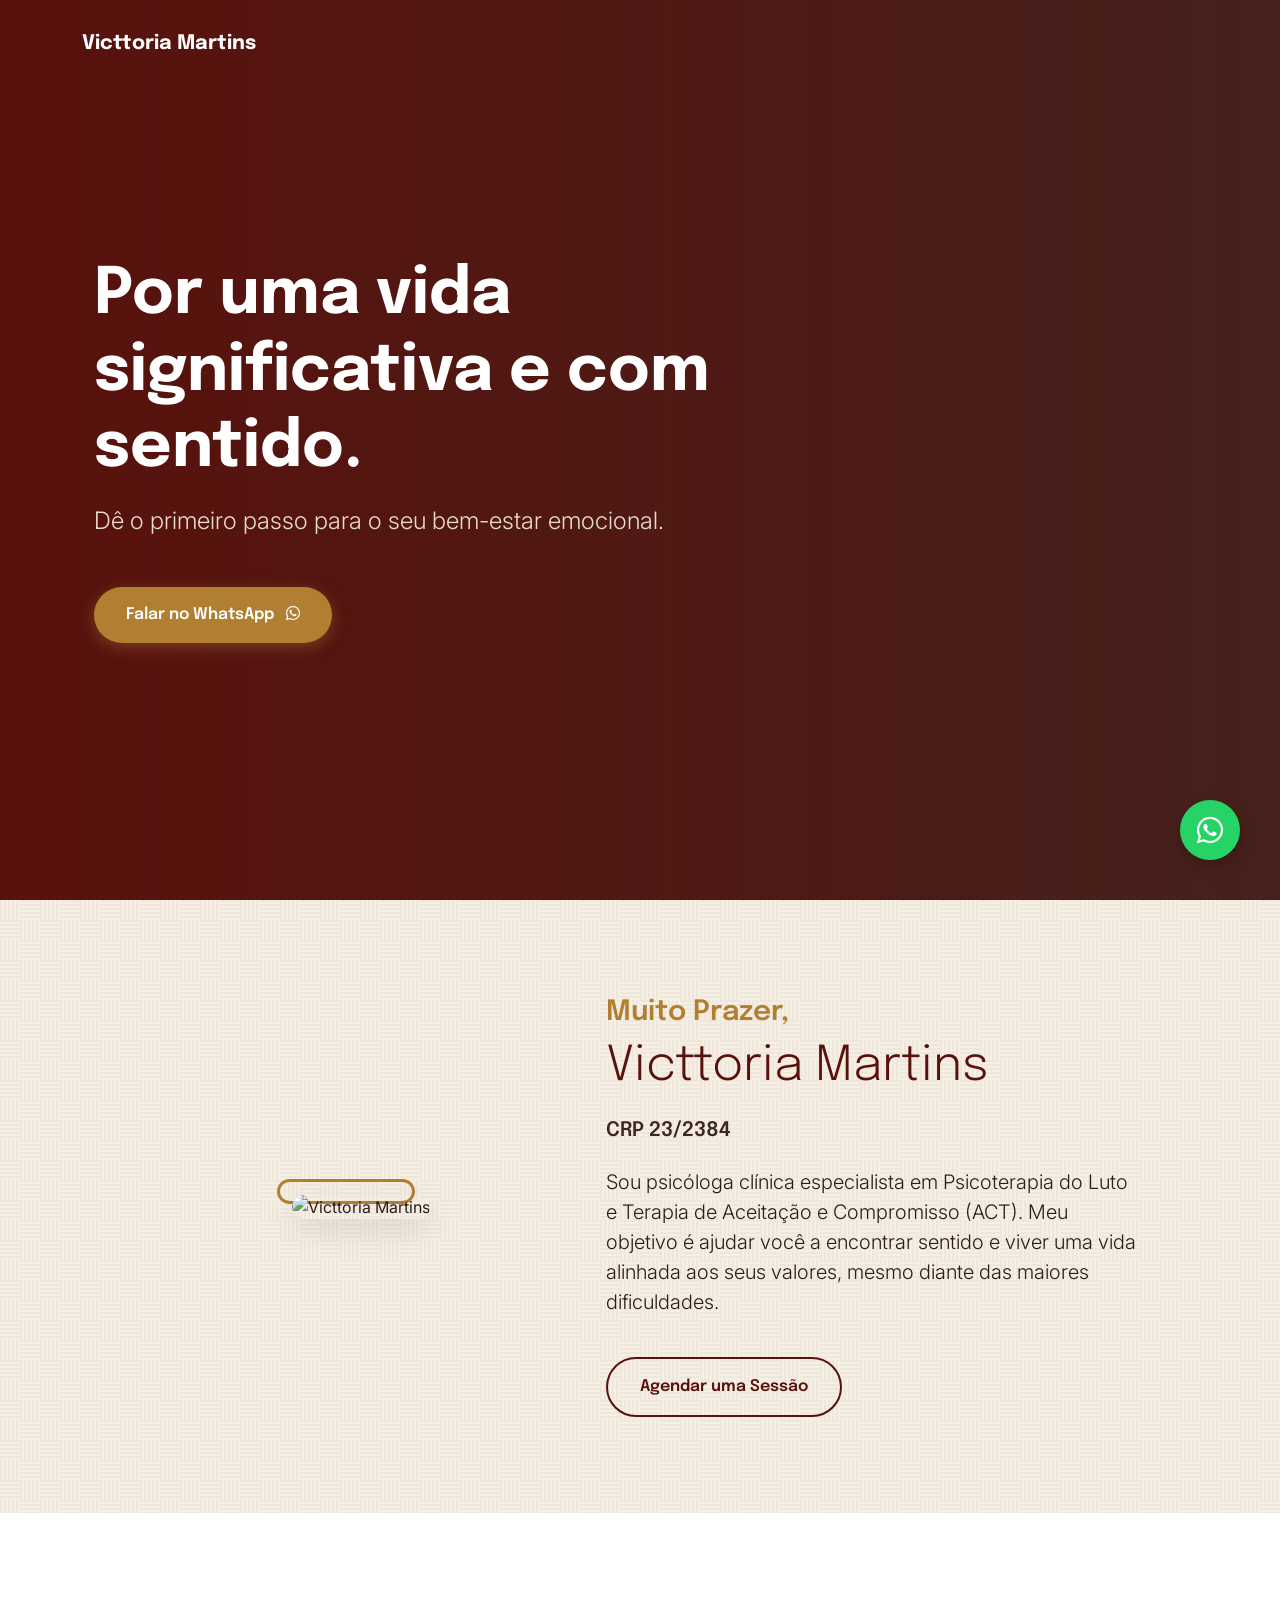
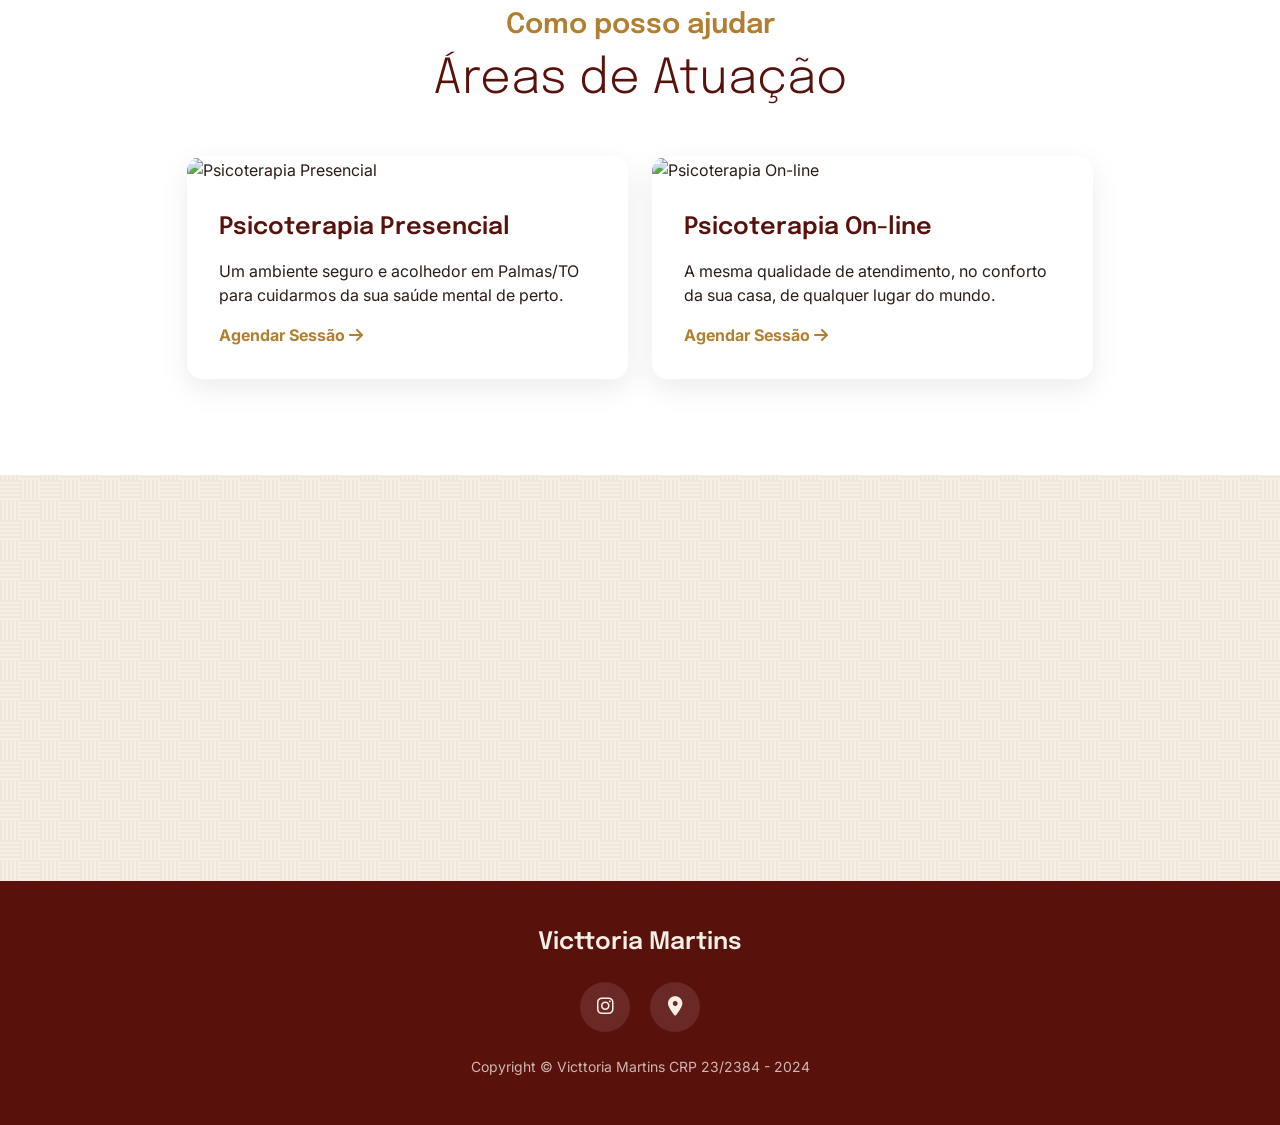
==== commit 8e35fdc9: "feat: Atualizar mensagens de WhatsApp e links nos serviços" ====
--- a/index.html
+++ b/index.html
@@ -41,7 +41,7 @@
                 <div class="col-lg-7 text-center text-lg-start mb-5 mb-lg-0 fade-in-section">
                     <h1 class="display-3 fw-bold mb-3" id="conf_slogan">Carregando slogan...</h1>
                     <p class="lead mb-5 fs-4" style="color: var(--color-beige-dark);">Dê o primeiro passo para o seu bem-estar emocional.</p>
-                    <a class="btn btn-premium btn-agendar" href="#">Falar no WhatsApp <i class="fa-brands fa-whatsapp ms-2"></i></a>
+                    <a class="btn btn-premium" id="btn-hero" href="#" target="_blank">Falar no WhatsApp <i class="fa-brands fa-whatsapp ms-2"></i></a>
                 </div>
             </div>
         </div>
@@ -61,7 +61,7 @@
                     <h2 class="display-5 text-wine mb-4">Victtoria Martins</h2>
                     <h5 class="text-brown mb-4" id="conf_crp">Carregando CRP...</h5>
                     <p class="lead fs-5" id="conf_sobre">Carregando sobre mim...</p>
-                    <a class="btn btn-outline-premium mt-4 btn-agendar" href="#">Agendar uma Sessão</a>
+                    <a class="btn btn-outline-premium mt-4" id="btn-sobre" href="#" target="_blank">Agendar uma Sessão</a>
                 </div>
             </div>
         </div>
@@ -75,7 +75,7 @@
                 <h2 class="display-5 text-wine">Áreas de Atuação</h2>
             </div>
             
-            <div class="row g-4" id="servicos-container">
+            <div class="row g-4 justify-content-center" id="servicos-container">
                 <!-- Serviços gerados dinamicamente via JS -->
             </div>
         </div>
@@ -124,9 +124,9 @@
                     setElem('conf_slogan', siteConfig.slogan);
                     setElem('conf_sobre', siteConfig.sobre_mim);
 
-                    // Injetar Links WhatsApp
-                    document.querySelectorAll('.btn-agendar').forEach(btn => btn.href = getWappLink(siteConfig.mensagem_agendamento));
-                    document.querySelectorAll('.btn-palestra').forEach(btn => btn.href = getWappLink(siteConfig.mensagem_palestra));
+                    // Injetar Links WhatsApp Globais
+                    if(document.getElementById('btn-hero')) document.getElementById('btn-hero').href = getWappLink(siteConfig.mensagem_padrao);
+                    if(document.getElementById('btn-sobre')) document.getElementById('btn-sobre').href = getWappLink(siteConfig.mensagem_padrao);
                     if(document.getElementById('float-whatsapp')) document.getElementById('float-whatsapp').href = getWappLink(siteConfig.mensagem_padrao);
 
                     // Injetar Links Sociais
@@ -141,16 +141,21 @@
                     const container = document.getElementById('servicos-container');
                     if (container && siteConfig.servicos) {
                         container.innerHTML = ''; // Limpar antes de renderizar
+                        
+                        const total = siteConfig.servicos.length;
+                        let colClass = "col-md-6 col-lg-3";
+                        if (total === 1) colClass = "col-md-8 col-lg-6";
+                        else if (total === 2) colClass = "col-md-6 col-lg-5";
+                        else if (total === 3) colClass = "col-md-6 col-lg-4";
+
                         siteConfig.servicos.forEach(servico => {
                             let linkHtml = '';
-                            if (servico.tipo_link === 'agendamento') {
-                                linkHtml = `<div class="mt-3"><a href="${getWappLink(siteConfig.mensagem_agendamento)}" class="text-mustard fw-bold text-decoration-none">Agendar Sessão <i class="fa-solid fa-arrow-right"></i></a></div>`;
-                            } else if (servico.tipo_link === 'palestra') {
-                                linkHtml = `<div class="mt-3"><a href="${getWappLink(siteConfig.mensagem_palestra)}" class="text-mustard fw-bold text-decoration-none">Convidar <i class="fa-solid fa-arrow-right"></i></a></div>`;
+                            if (servico.link_texto && servico.whatsapp_msg) {
+                                linkHtml = `<div class="mt-3"><a href="${getWappLink(servico.whatsapp_msg)}" target="_blank" class="text-mustard fw-bold text-decoration-none">${servico.link_texto} <i class="fa-solid fa-arrow-right"></i></a></div>`;
                             }
 
                             const cardHtml = `
-                            <div class="col-md-6 col-lg-3">
+                            <div class="${colClass}">
                                 <div class="service-card">
                                     <img src="${servico.imagem}" alt="${servico.titulo}">
                                     <div class="service-card-body">
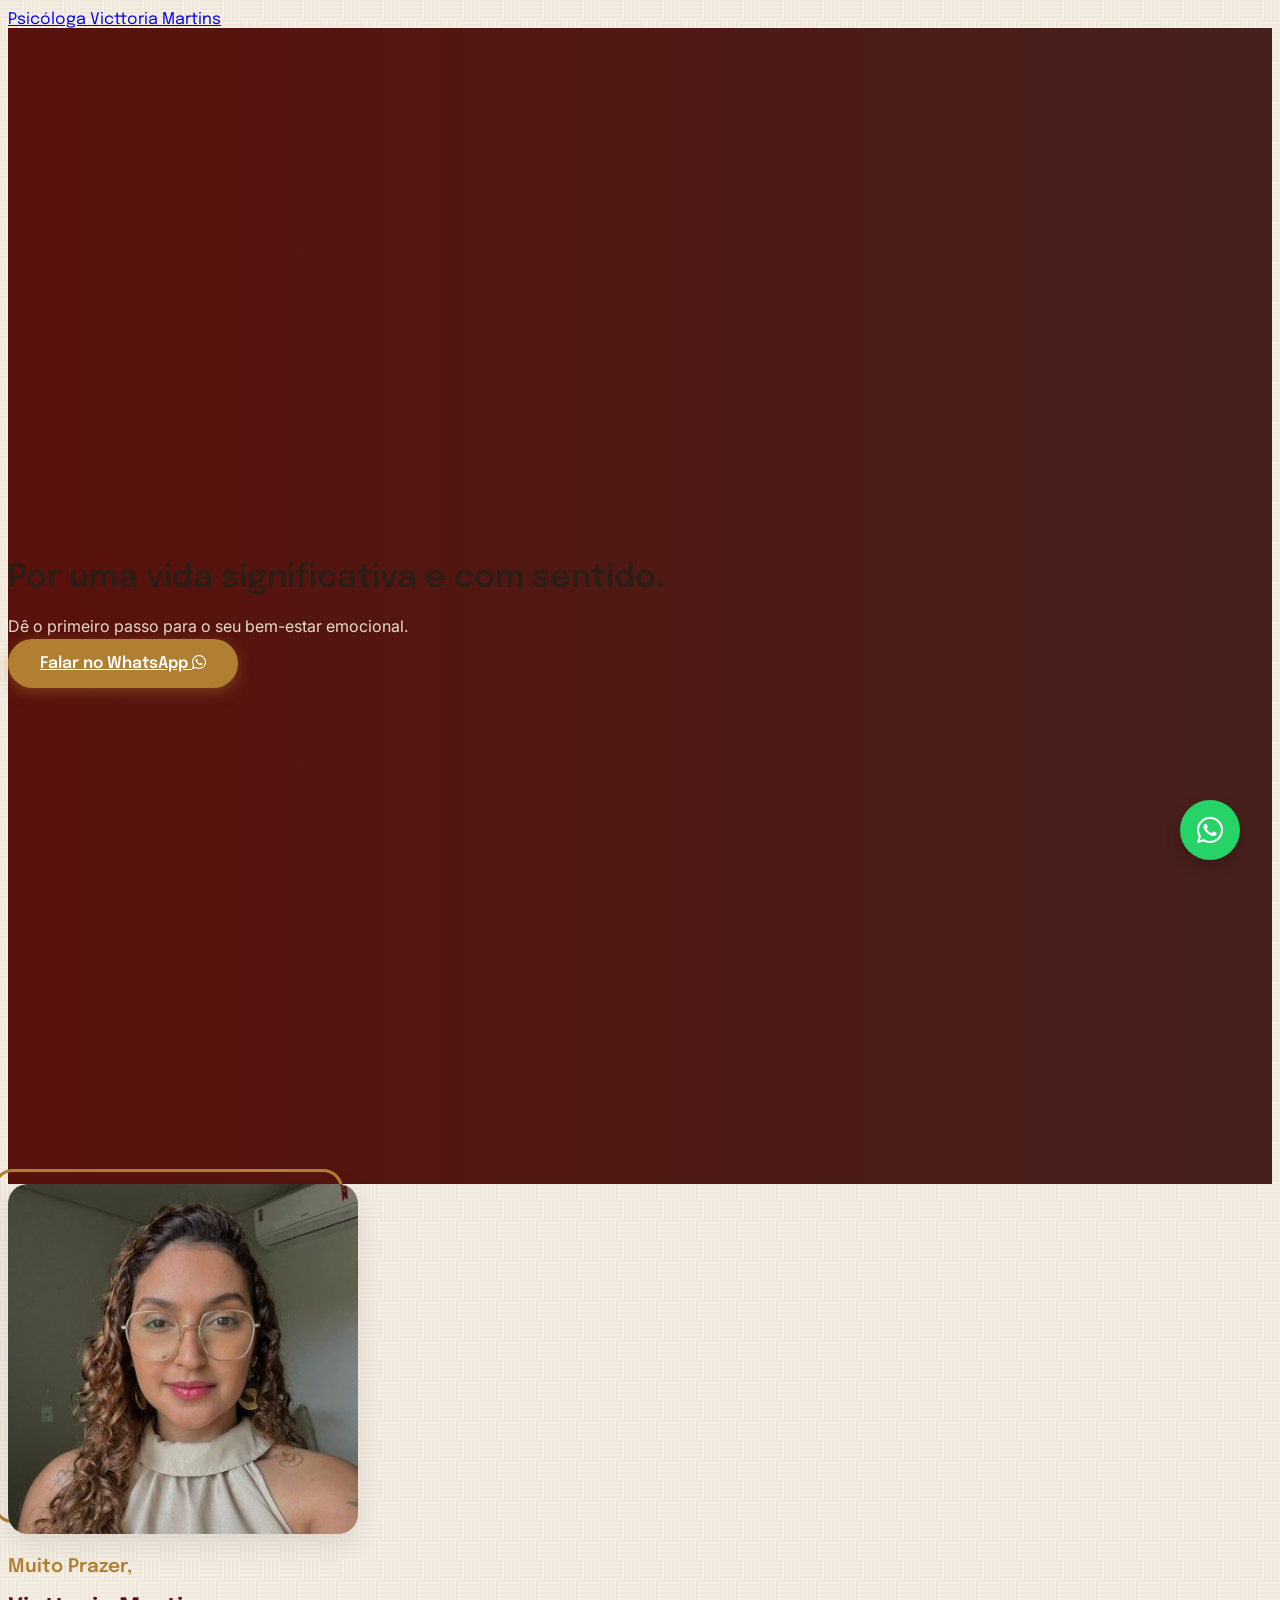
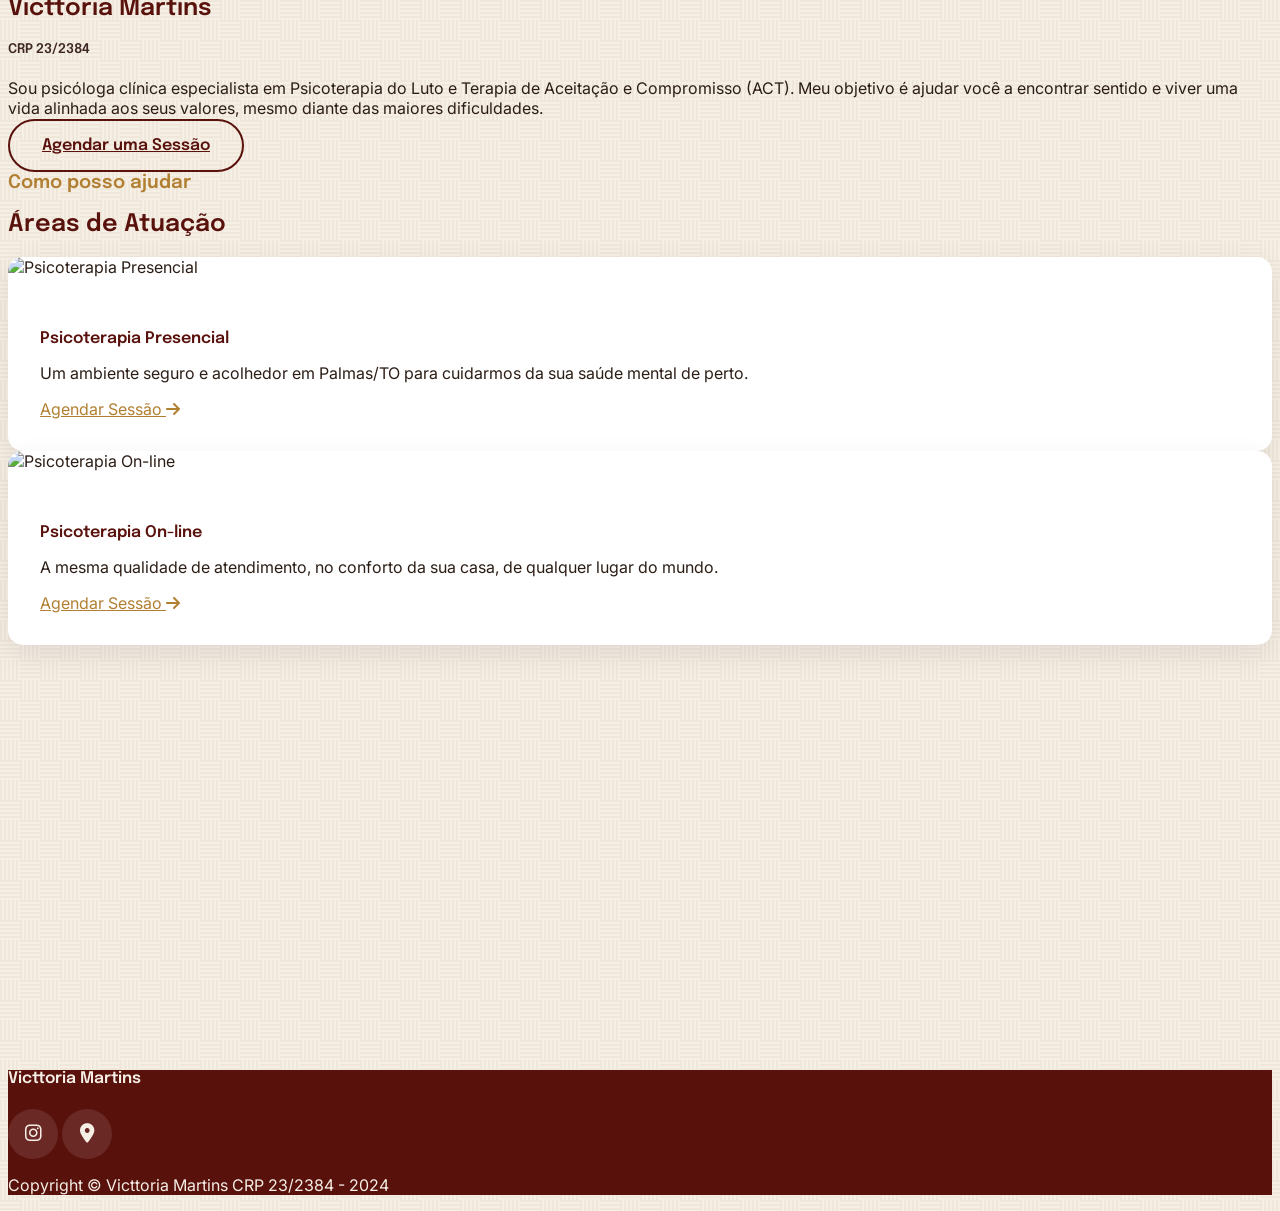
==== commit 10975ceb: "Migração para Decap CMS" ====
--- a/index.html
+++ b/index.html
@@ -16,7 +16,11 @@
     <meta property="og:url" content="https://psivicttoriamartins.com.br/">
     
     <!-- Bootstrap CSS -->
-    <link href="https://cdn.jsdelivr.net/npm/bootstrap@5.1.3/dist/css/bootstrap.min.css" rel="stylesheet">
+    <link href="https://fonts.googleapis.com/css2?family=Epilogue:wght@300;400;600;800&family=Inter:wght@300;400;600&display=swap" rel="stylesheet">
+    
+    <!-- Netlify Identity Widget (Para Login no Painel) -->
+    <script src="https://identity.netlify.com/v1/netlify-identity-widget.js"></script>
+    
     <!-- FontAwesome & Icons -->
     <link rel="stylesheet" href="https://cdnjs.cloudflare.com/ajax/libs/font-awesome/6.1.0/css/all.min.css">
     
@@ -199,5 +203,17 @@
             }, 100);
         }
     </script>
+    <script>
+      // Redirecionamento após login no Netlify Identity
+      if (window.netlifyIdentity) {
+        window.netlifyIdentity.on("init", user => {
+          if (!user) {
+            window.netlifyIdentity.on("login", () => {
+              document.location.href = "/admin/";
+            });
+          }
+        });
+      }
+    </script>
 </body>
 </html>
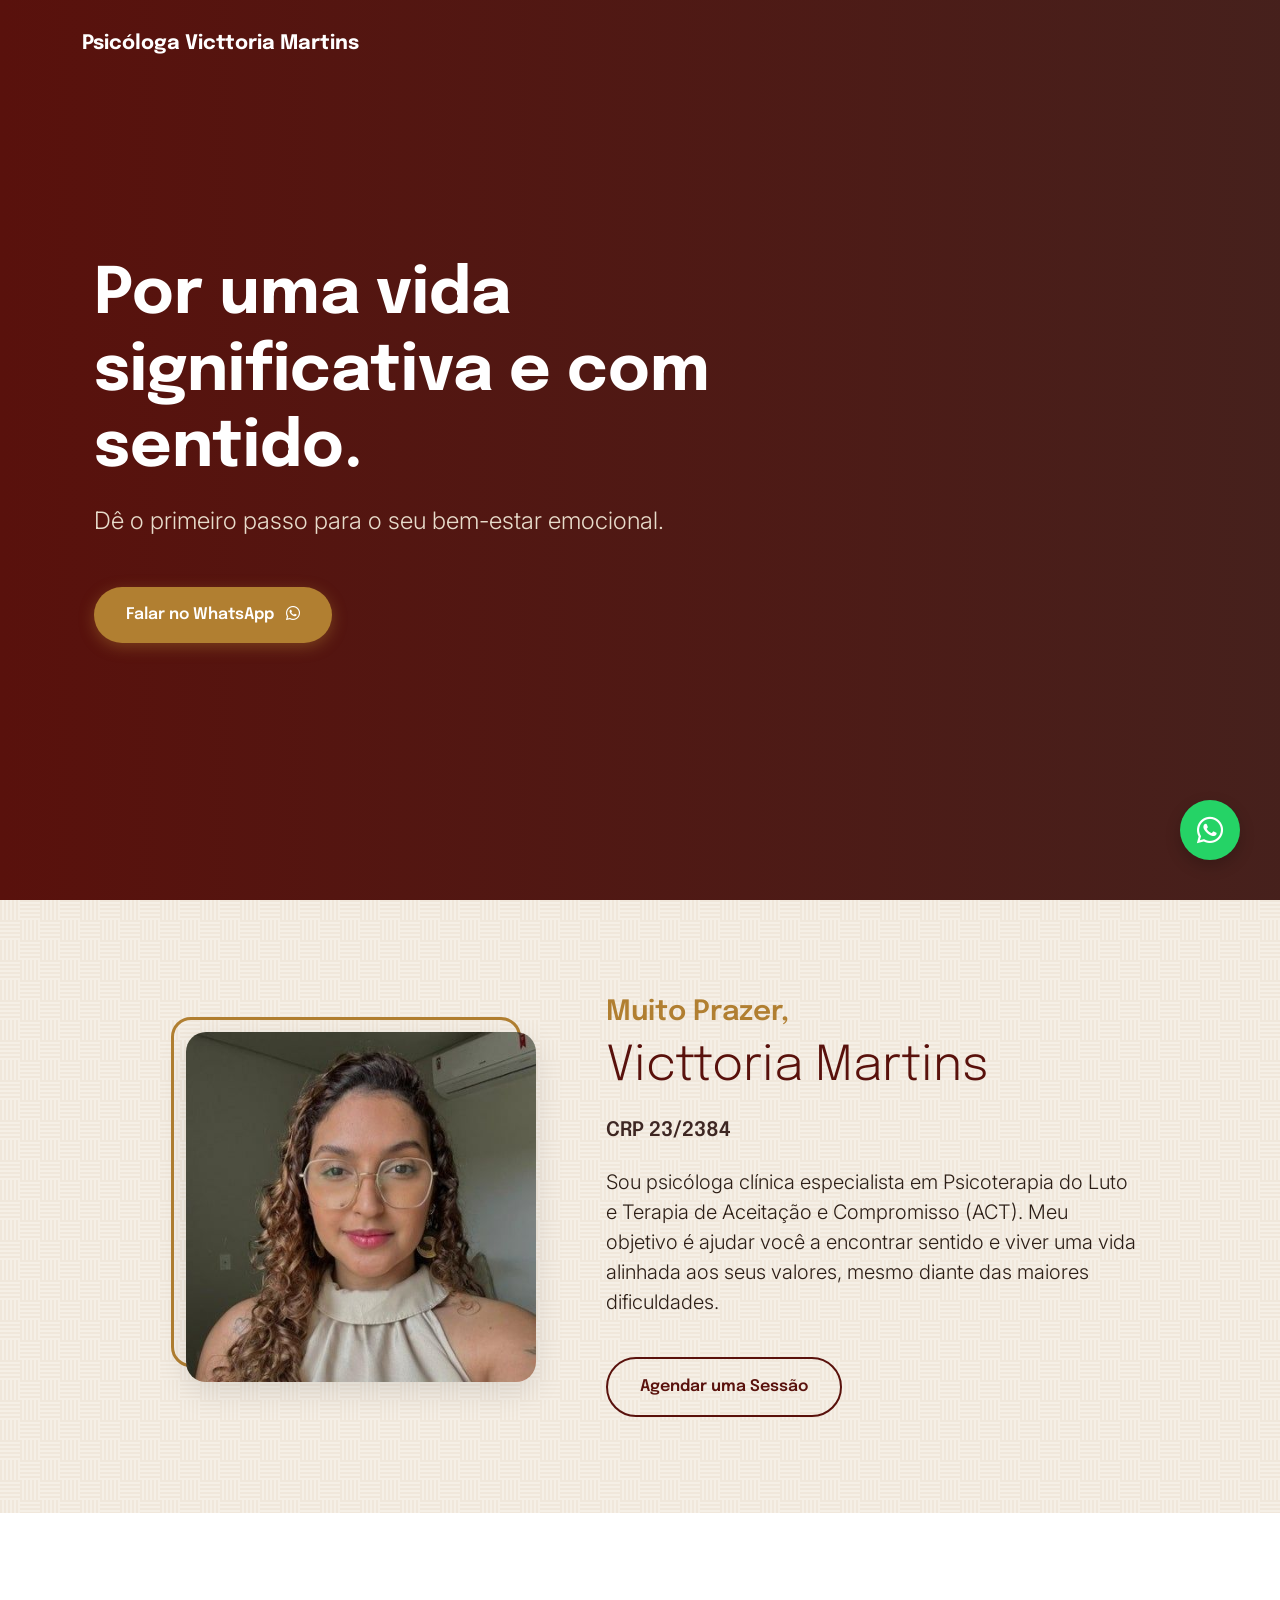
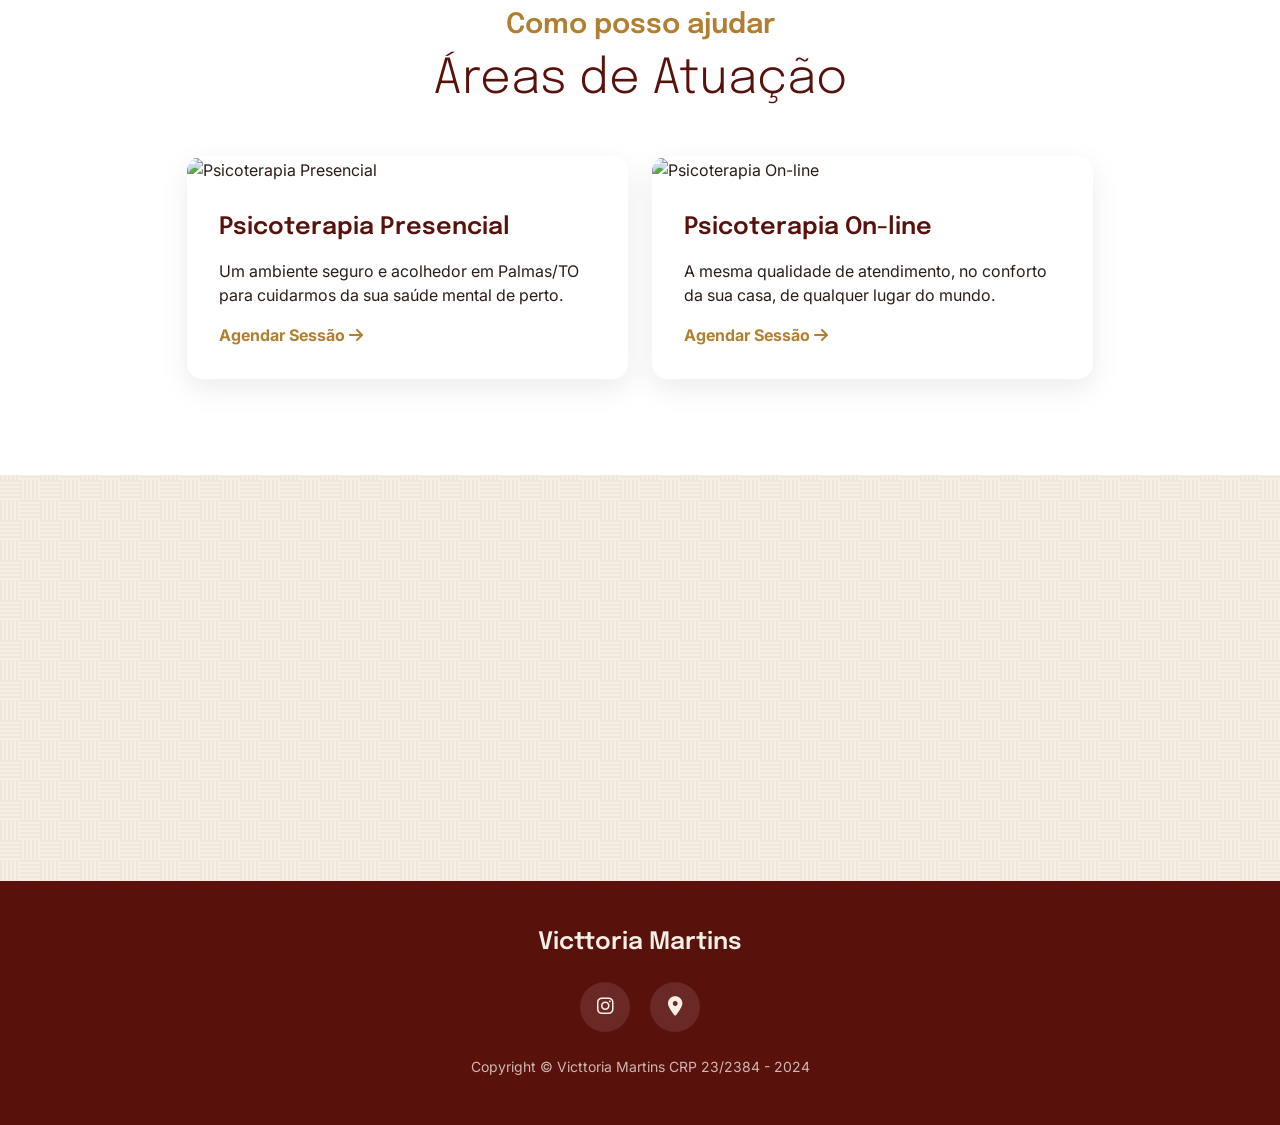
==== commit eef724e2: "Fix CSS link" ====
--- a/index.html
+++ b/index.html
@@ -16,6 +16,9 @@
     <meta property="og:url" content="https://psivicttoriamartins.com.br/">
     
     <!-- Bootstrap CSS -->
+    <link href="https://cdn.jsdelivr.net/npm/bootstrap@5.1.3/dist/css/bootstrap.min.css" rel="stylesheet">
+    
+    <!-- Fontes Customizadas -->
     <link href="https://fonts.googleapis.com/css2?family=Epilogue:wght@300;400;600;800&family=Inter:wght@300;400;600&display=swap" rel="stylesheet">
     
     <!-- Netlify Identity Widget (Para Login no Painel) -->
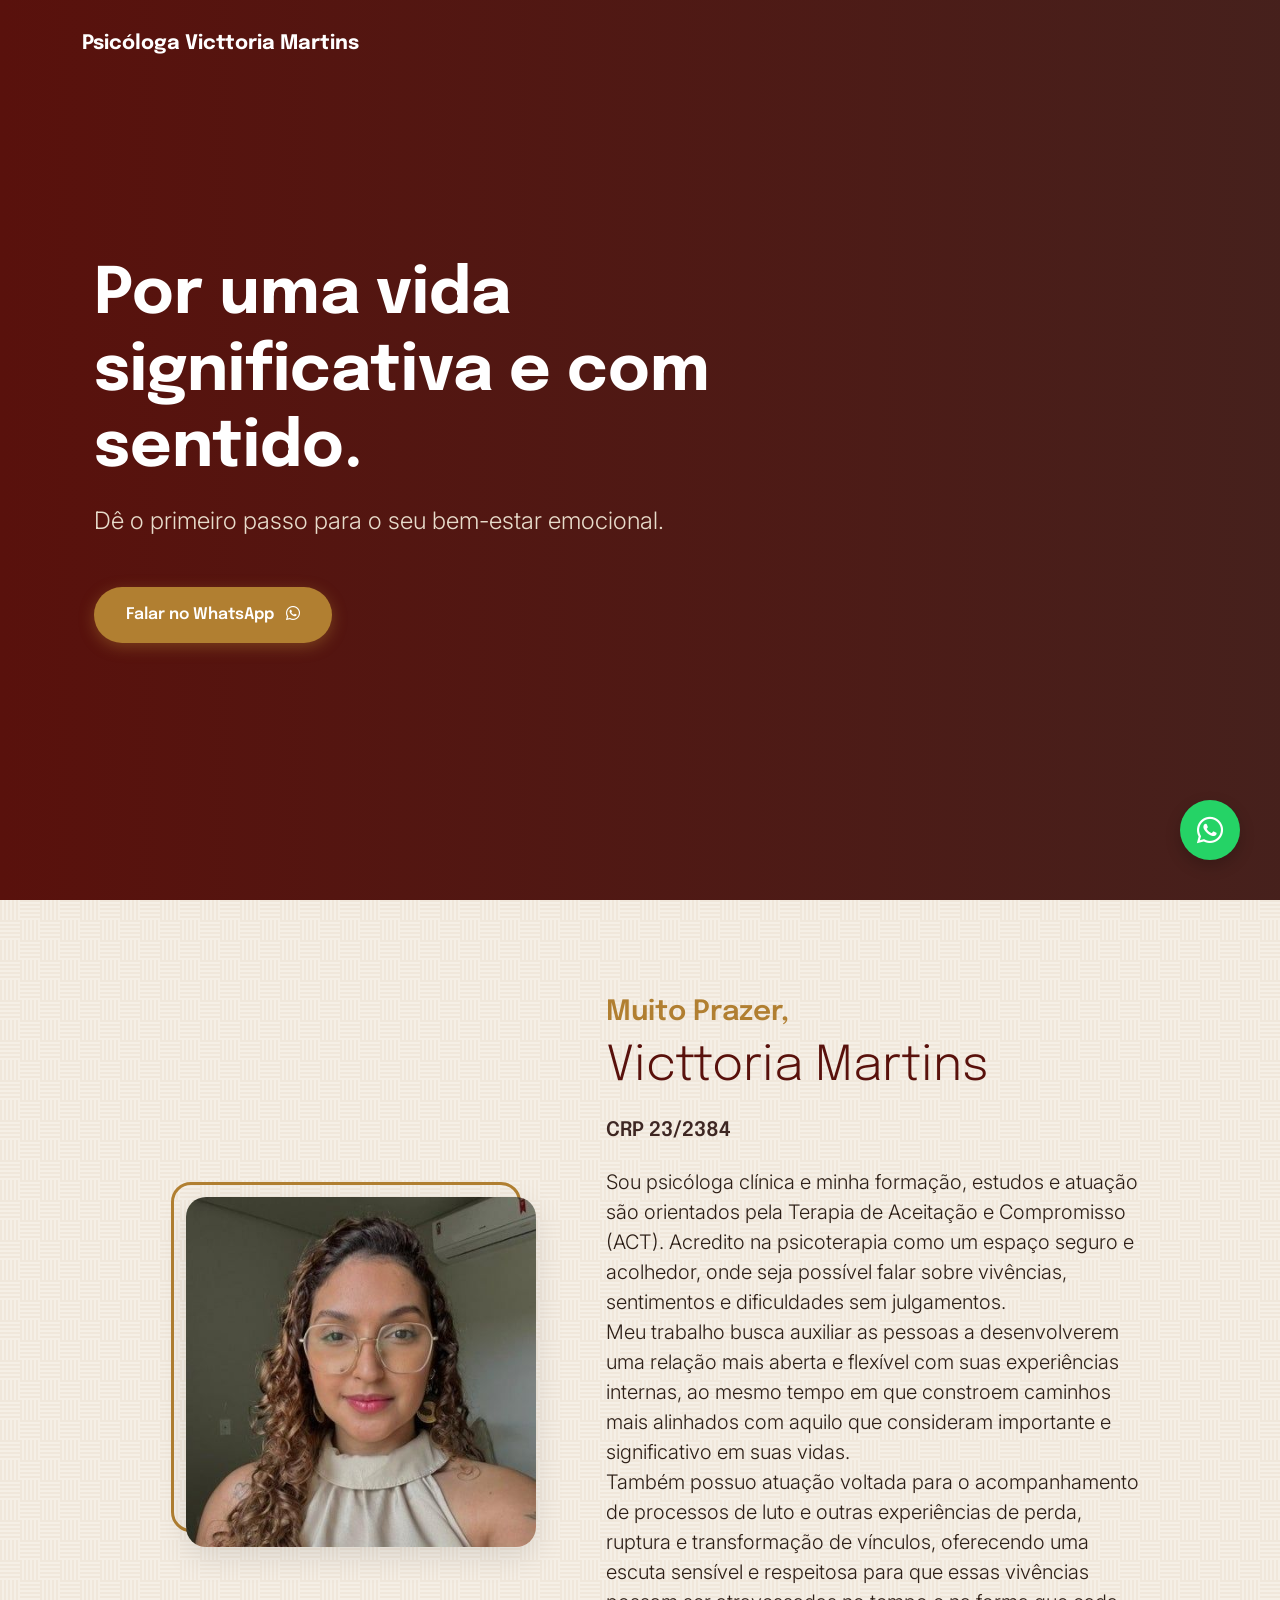
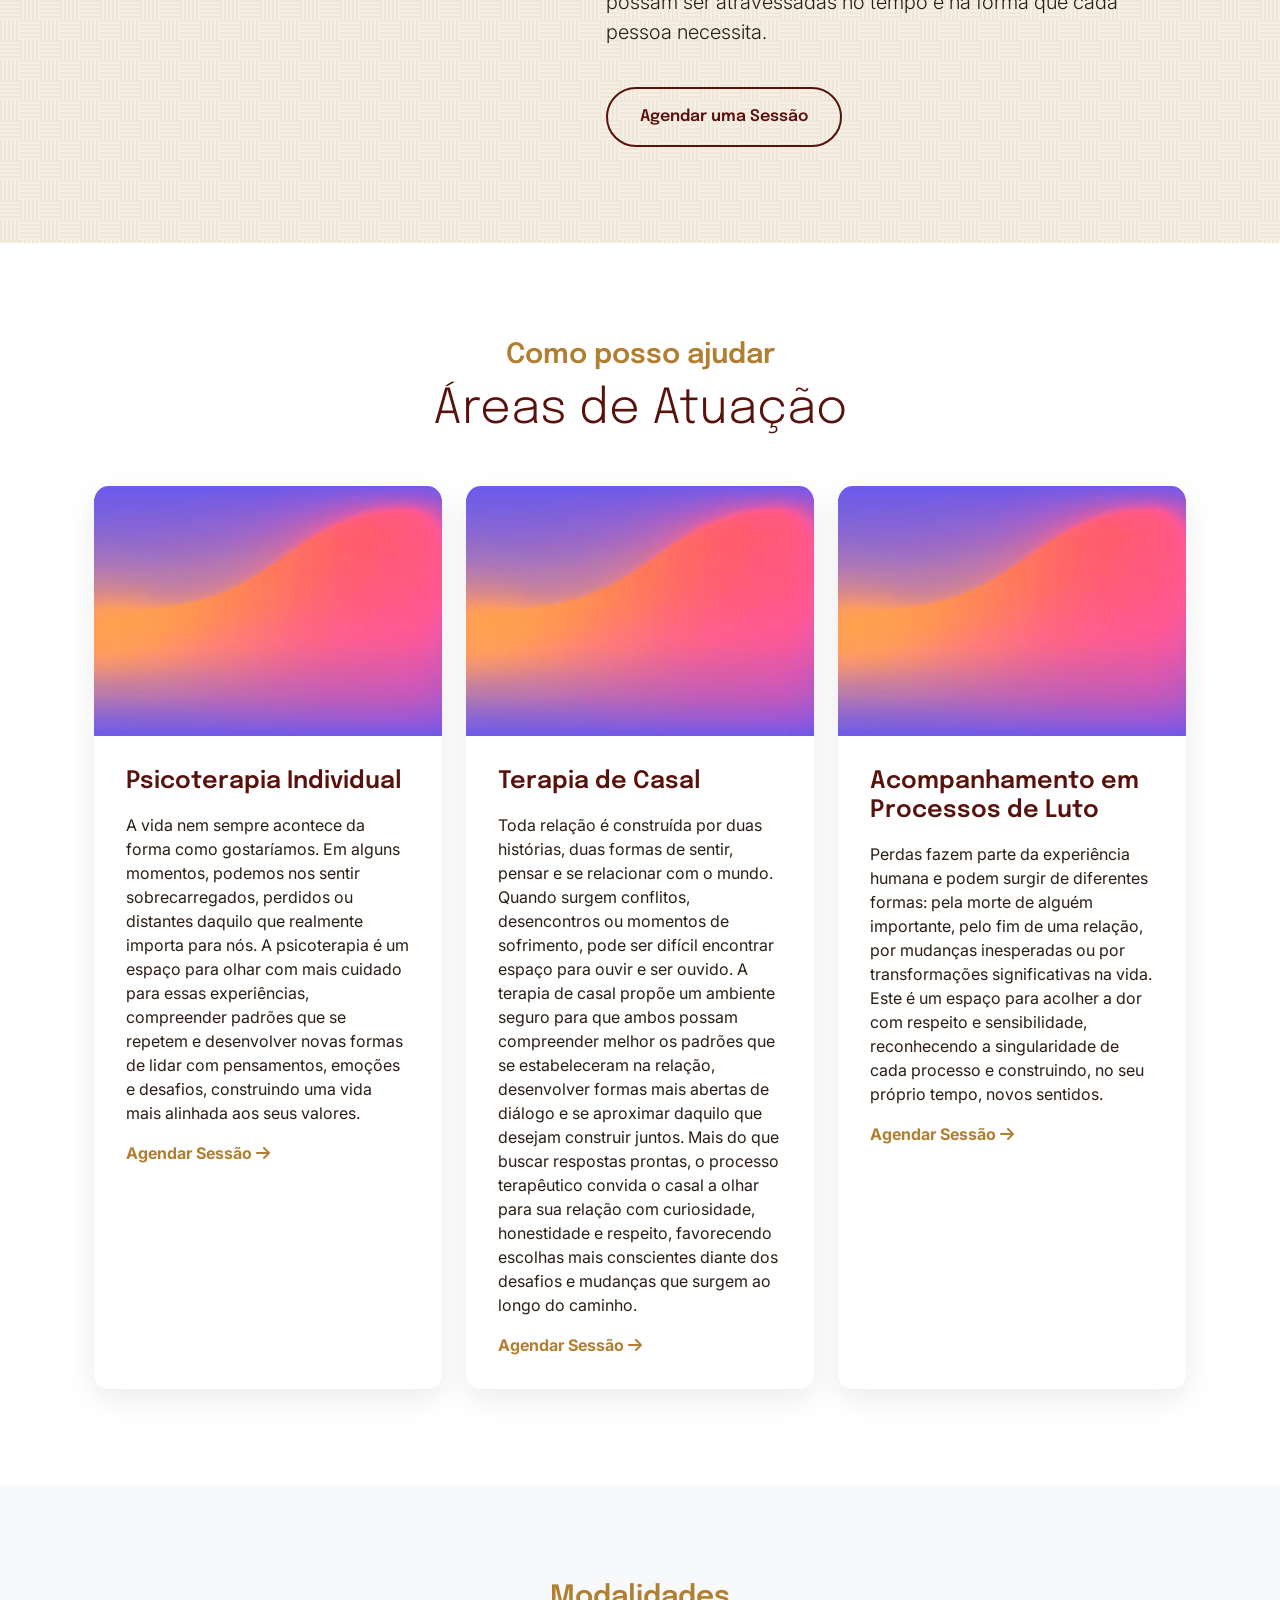
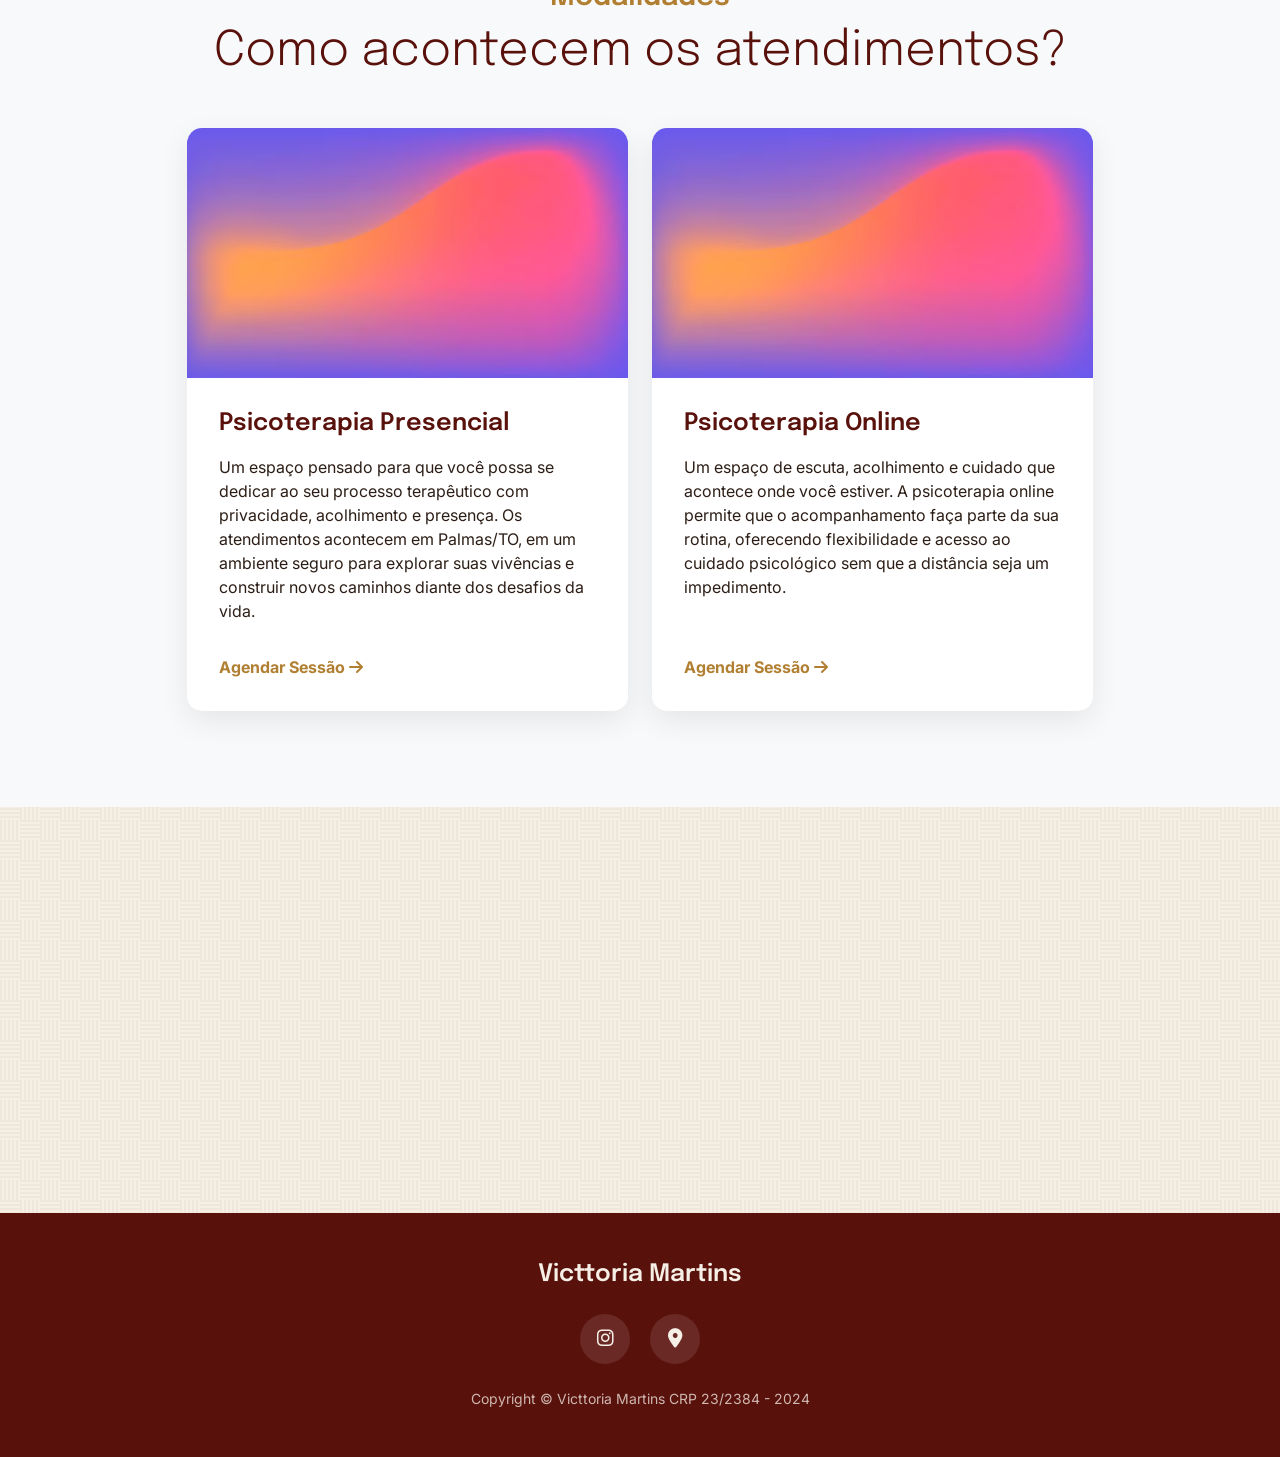
==== commit 631348ae: "Adiciona seção Como acontecem os atendimentos" ====
--- a/index.html
+++ b/index.html
@@ -88,6 +88,20 @@
         </div>
     </section>
 
+    <!-- Como Acontecem os Atendimentos -->
+    <section class="py-5 bg-light fade-in-section" id="como-ajudar">
+        <div class="container px-4 py-5">
+            <div class="text-center mb-5">
+                <h3 class="text-mustard mb-2">Modalidades</h3>
+                <h2 class="display-5 text-wine">Como acontecem os atendimentos?</h2>
+            </div>
+            
+            <div class="row g-4 justify-content-center" id="como_ajudar-container">
+                <!-- Conteúdo gerado dinamicamente via JS -->
+            </div>
+        </div>
+    </section>
+
     <!-- Mapa e Localização -->
     <section class="fade-in-section" id="contato">
         <!-- Substituindo o iframe com um filtro para dar um ar mais elegante -->
@@ -174,6 +188,38 @@
                             </div>
                             `;
                             container.insertAdjacentHTML('beforeend', cardHtml);
+                        });
+                    }
+
+                    // Injetar "Como Acontecem os Atendimentos" Dinamicamente
+                    const comoAjudarContainer = document.getElementById('como_ajudar-container');
+                    if (comoAjudarContainer && siteConfig.como_ajudar) {
+                        comoAjudarContainer.innerHTML = ''; // Limpar antes de renderizar
+                        
+                        const totalComoAjudar = siteConfig.como_ajudar.length;
+                        let colClassCA = "col-md-6 col-lg-4"; // Mais largo para modalidades
+                        if (totalComoAjudar === 1) colClassCA = "col-md-8 col-lg-6";
+                        else if (totalComoAjudar === 2) colClassCA = "col-md-6 col-lg-5";
+
+                        siteConfig.como_ajudar.forEach(item => {
+                            let linkHtml = '';
+                            if (item.link_texto && item.whatsapp_msg) {
+                                linkHtml = `<div class="mt-auto pt-3"><a href="${getWappLink(item.whatsapp_msg)}" target="_blank" class="text-mustard fw-bold text-decoration-none">${item.link_texto} <i class="fa-solid fa-arrow-right"></i></a></div>`;
+                            }
+
+                            const cardHtml = `
+                            <div class="${colClassCA}">
+                                <div class="service-card h-100 d-flex flex-column">
+                                    <img src="${item.imagem}" alt="${item.titulo}">
+                                    <div class="service-card-body d-flex flex-column flex-grow-1">
+                                        <h4>${item.titulo}</h4>
+                                        <p class="flex-grow-1">${item.descricao}</p>
+                                        ${linkHtml}
+                                    </div>
+                                </div>
+                            </div>
+                            `;
+                            comoAjudarContainer.insertAdjacentHTML('beforeend', cardHtml);
                         });
                     }
 
